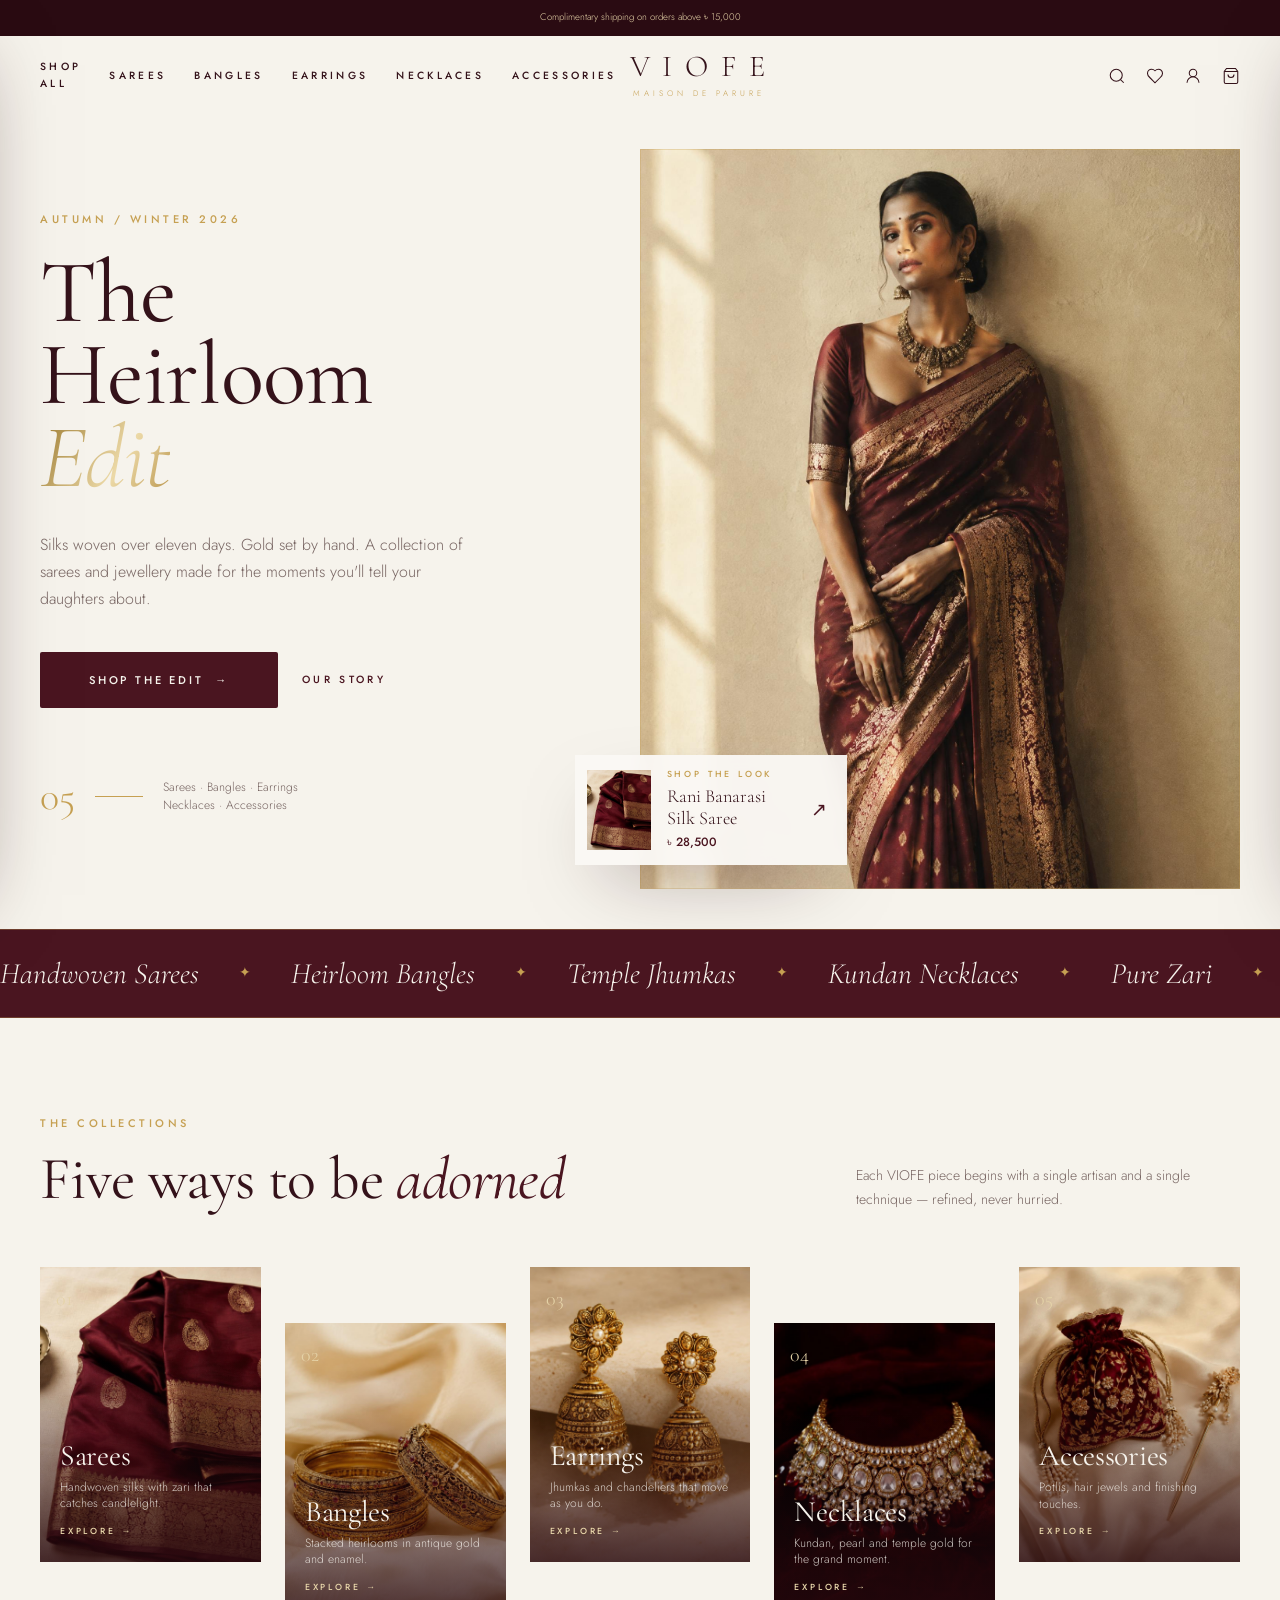
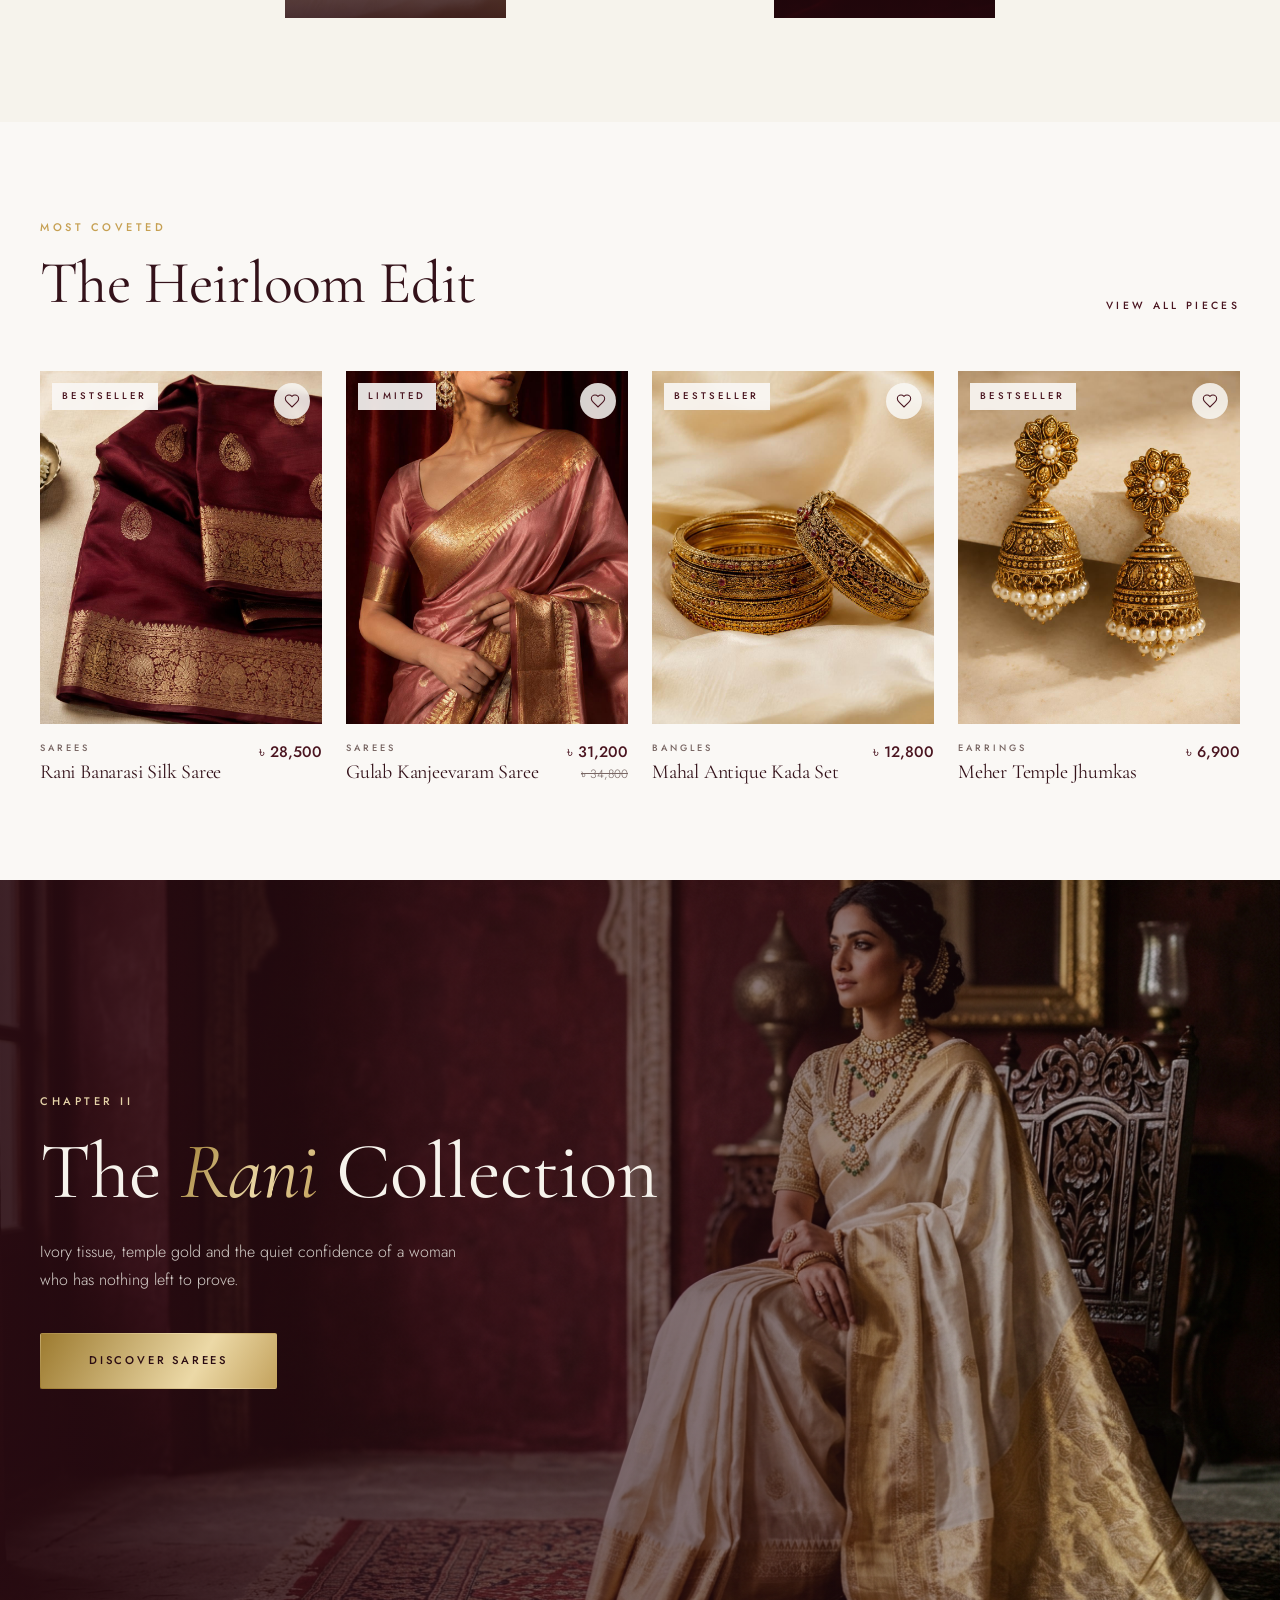
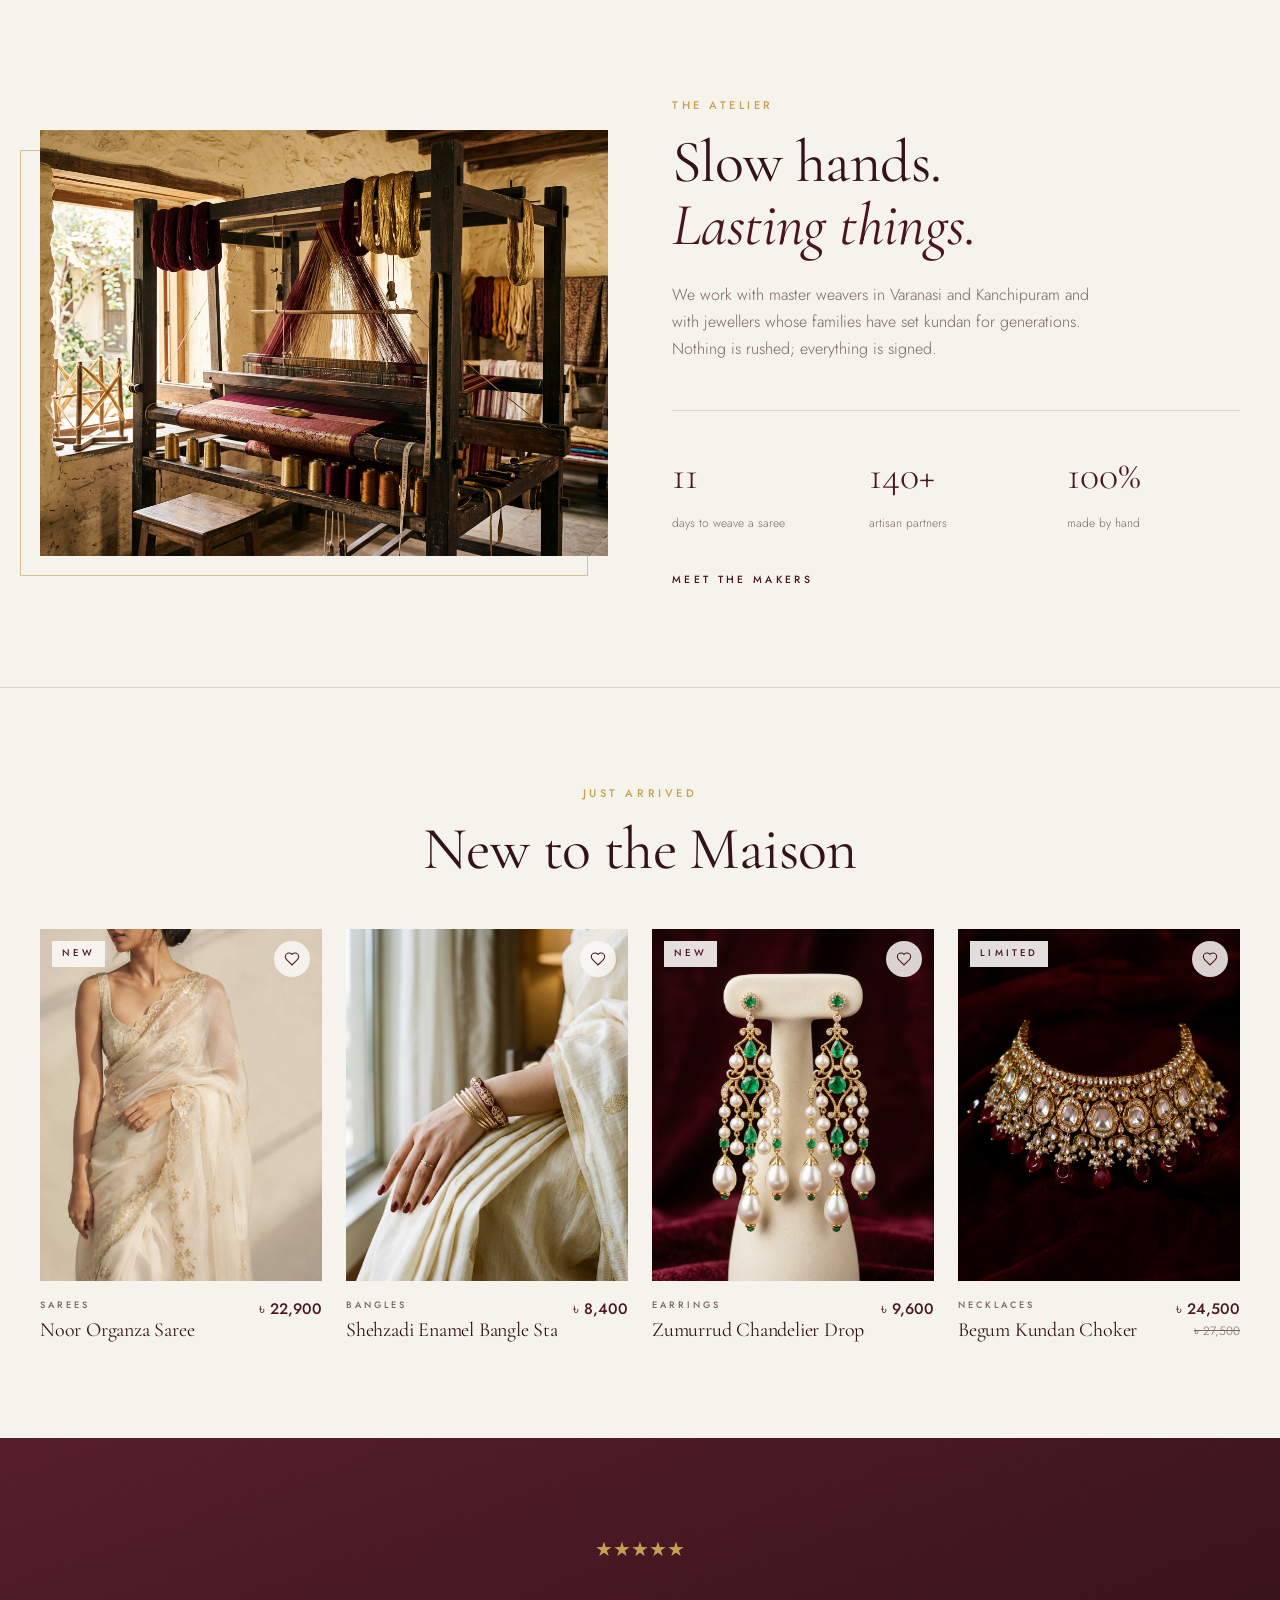
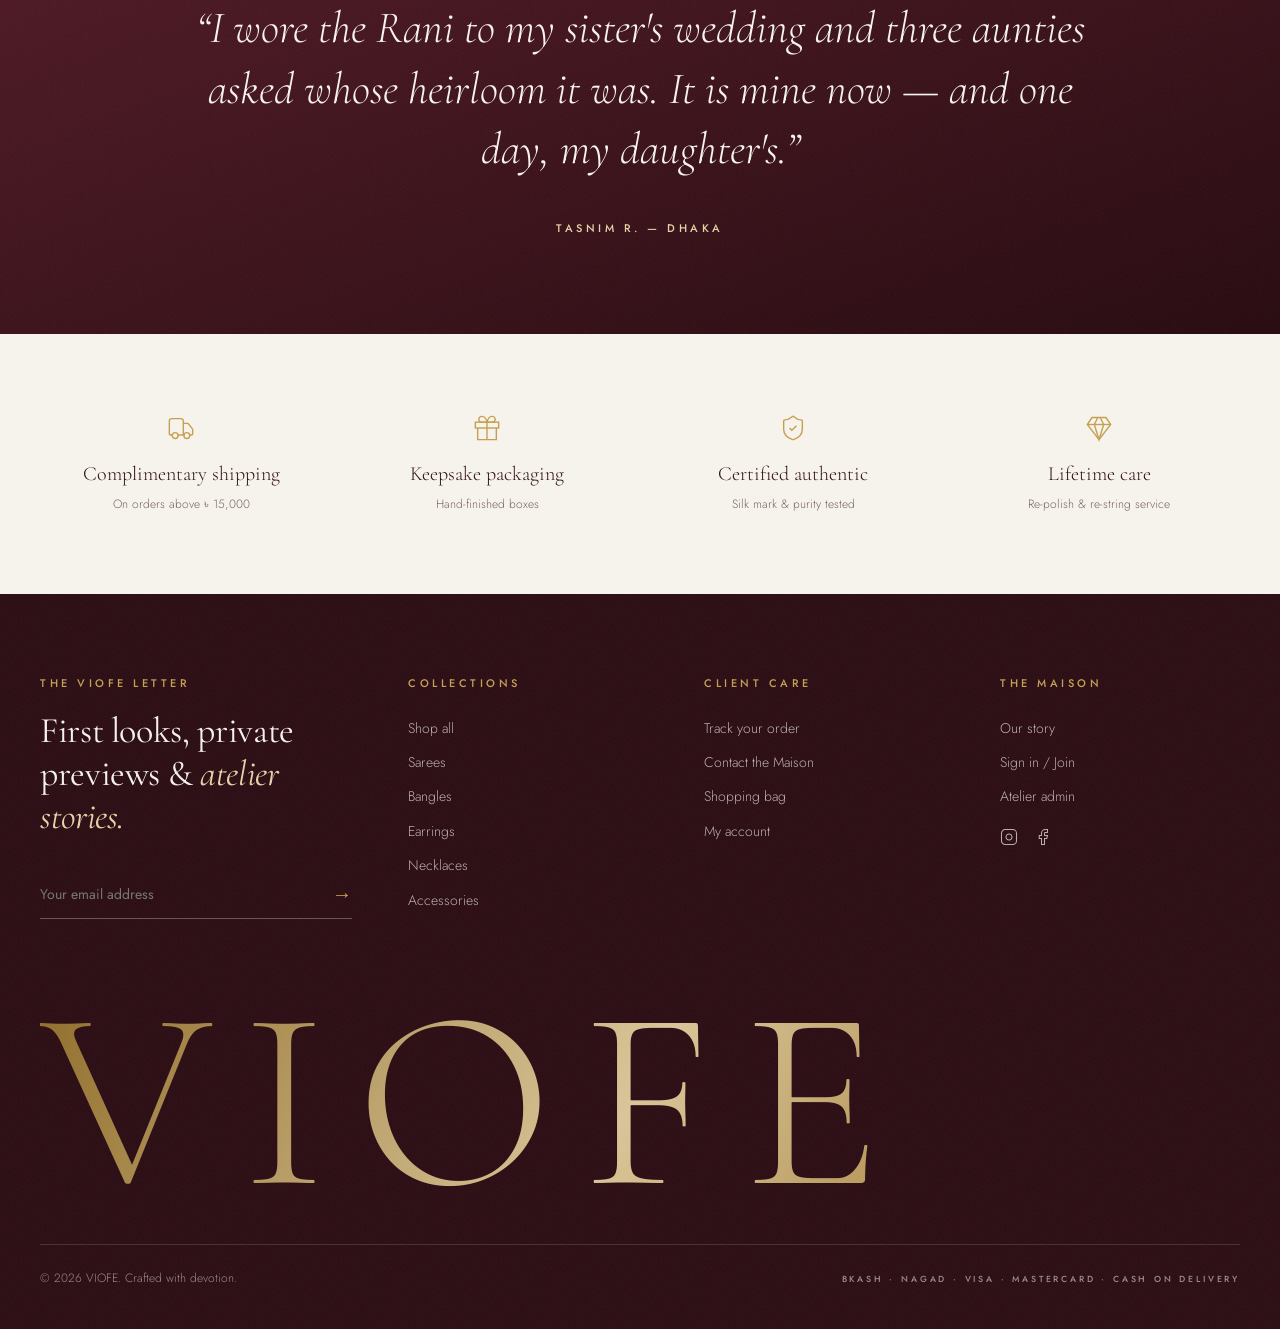
==== index.html @ 1270d6b5 "Initial commit: VIOFE pure HTML/CSS/JS luxury website" ====
<!DOCTYPE html>
<html lang="en">
<head>
  <meta charset="UTF-8" />
  <meta name="viewport" content="width=device-width, initial-scale=1.0" />
  <title>VIOFE — Handwoven Sarees &amp; Heirloom Jewellery</title>
  <meta name="description" content="Discover The Heirloom Edit: Banarasi and Kanjeevaram sarees, kundan necklaces, temple jhumkas and antique gold bangles from VIOFE." />
  <link rel="icon" href="favicon.ico" type="image/x-icon" />
  <link rel="stylesheet" href="css/style.css" />
</head>
<body>

  <!-- Announcement Bar -->
  <div class="announcement-bar">
    <div class="announcement-item active">Complimentary shipping on orders above ৳ 15,000</div>
    <div class="announcement-item">Every piece arrives in a hand-finished keepsake box</div>
    <div class="announcement-item">The Heirloom Edit — Autumn / Winter 2026 is here</div>
  </div>

  <!-- Header -->
  <header class="site-header">
    <div class="max-w-7xl px-5 site-header-inner">
      <div style="display: flex; align-items: center; gap: 1.75rem;">
        <button class="btn-mobile-menu" aria-label="Open menu">
          <svg viewBox="0 0 24 24" width="22" height="22" stroke="currentColor" stroke-width="1.4" fill="none"><path d="M4 6h16M4 12h16M4 18h16"/></svg>
        </button>
        <nav class="nav-links">
          <a href="shop.html" class="eyebrow link-underline" style="font-size: 0.65rem;">Shop all</a>
          <a href="shop.html?category=sarees" class="eyebrow link-underline" style="font-size: 0.65rem;">Sarees</a>
          <a href="shop.html?category=bangles" class="eyebrow link-underline" style="font-size: 0.65rem;">Bangles</a>
          <a href="shop.html?category=earrings" class="eyebrow link-underline" style="font-size: 0.65rem;">Earrings</a>
          <a href="shop.html?category=necklaces" class="eyebrow link-underline" style="font-size: 0.65rem;">Necklaces</a>
          <a href="shop.html?category=accessories" class="eyebrow link-underline" style="font-size: 0.65rem;">Accessories</a>
        </nav>
      </div>

      <a href="index.html" class="logo" aria-label="VIOFE home">
        <span class="logo-title">VIOFE</span>
        <span class="logo-subtitle">Maison de Parure</span>
      </a>

      <div class="header-actions">
        <nav style="display: none; align-items: center; gap: 1.75rem;" class="nav-desktop-secondary">
          <a href="about.html" class="eyebrow link-underline" style="font-size: 0.65rem;">Maison</a>
          <a href="contact.html" class="eyebrow link-underline" style="font-size: 0.65rem;">Contact</a>
        </nav>
        <a href="shop.html" aria-label="Search">
          <svg viewBox="0 0 24 24" width="18" height="18" stroke="currentColor" stroke-width="1.4" fill="none"><circle cx="11" cy="11" r="8"/><path d="m21 21-4.3-4.3"/></svg>
        </a>
        <a href="account.html" aria-label="Wishlist" style="position: relative;">
          <svg viewBox="0 0 24 24" width="18" height="18" stroke="currentColor" stroke-width="1.4" fill="none"><path d="M19 14c1.49-1.46 3-3.21 3-5.5A5.5 5.5 0 0 0 16.5 3c-1.76 0-3 .5-4.5 2-1.5-1.5-2.74-2-4.5-2A5.5 5.5 0 0 0 2 8.5c0 2.3 1.5 4.05 3 5.5l7 7Z"/></svg>
          <span class="wishlist-dot" style="display: none;"></span>
        </a>
        <a href="account.html" aria-label="Account">
          <svg viewBox="0 0 24 24" width="18" height="18" stroke="currentColor" stroke-width="1.4" fill="none"><circle cx="12" cy="8" r="5"/><path d="M20 21a8 8 0 0 0-16 0"/></svg>
        </a>
        <button type="button" class="open-cart-btn" aria-label="Shopping Bag" style="position: relative;">
          <svg viewBox="0 0 24 24" width="18" height="18" stroke="currentColor" stroke-width="1.4" fill="none"><path d="M6 2 3 6v14a2 2 0 0 0 2 2h14a2 2 0 0 0 2-2V6l-3-4Z"/><path d="M3 6h18"/><path d="M16 10a4 4 0 0 1-8 0"/></svg>
          <span class="cart-count-badge badge-count" style="transform: scale(0);">0</span>
        </button>
      </div>
    </div>
  </header>

  <!-- Mobile Drawer -->
  <div class="drawer-backdrop" id="mobile-menu-backdrop"></div>
  <aside class="drawer drawer-left" id="mobile-menu-drawer">
    <div class="drawer-header">
      <span class="drawer-title" style="letter-spacing: 0.35em;">VIOFE</span>
      <button class="drawer-close mobile-menu-close" aria-label="Close menu">✕</button>
    </div>
    <div class="drawer-body" style="padding: 0;">
      <nav style="display: flex; flex-direction: column;">
        <a href="shop.html" class="mobile-menu-close" style="border-bottom: 1px solid var(--border); padding: 1.25rem 1.5rem; font-family: var(--font-display); font-size: 1.85rem;">Shop all</a>
        <a href="shop.html?category=sarees" class="mobile-menu-close" style="display: flex; justify-content: space-between; align-items: baseline; border-bottom: 1px solid var(--border); padding: 1.25rem 1.5rem; font-family: var(--font-display); font-size: 1.85rem;">
          <span>Sarees</span> <span class="eyebrow text-gold" style="font-size: 0.6rem;">01</span>
        </a>
        <a href="shop.html?category=bangles" class="mobile-menu-close" style="display: flex; justify-content: space-between; align-items: baseline; border-bottom: 1px solid var(--border); padding: 1.25rem 1.5rem; font-family: var(--font-display); font-size: 1.85rem;">
          <span>Bangles</span> <span class="eyebrow text-gold" style="font-size: 0.6rem;">02</span>
        </a>
        <a href="shop.html?category=earrings" class="mobile-menu-close" style="display: flex; justify-content: space-between; align-items: baseline; border-bottom: 1px solid var(--border); padding: 1.25rem 1.5rem; font-family: var(--font-display); font-size: 1.85rem;">
          <span>Earrings</span> <span class="eyebrow text-gold" style="font-size: 0.6rem;">03</span>
        </a>
        <a href="shop.html?category=necklaces" class="mobile-menu-close" style="display: flex; justify-content: space-between; align-items: baseline; border-bottom: 1px solid var(--border); padding: 1.25rem 1.5rem; font-family: var(--font-display); font-size: 1.85rem;">
          <span>Necklaces</span> <span class="eyebrow text-gold" style="font-size: 0.6rem;">04</span>
        </a>
        <a href="shop.html?category=accessories" class="mobile-menu-close" style="display: flex; justify-content: space-between; align-items: baseline; border-bottom: 1px solid var(--border); padding: 1.25rem 1.5rem; font-family: var(--font-display); font-size: 1.85rem;">
          <span>Accessories</span> <span class="eyebrow text-gold" style="font-size: 0.6rem;">05</span>
        </a>
      </nav>
      <div style="margin-top: 2rem; display: grid; grid-template-columns: 1fr 1fr; gap: 1rem; border-top: 1px solid var(--border); padding: 1.5rem; font-size: 0.875rem;">
        <a href="about.html" class="mobile-menu-close" style="color: var(--muted-foreground);">Our Maison</a>
        <a href="contact.html" class="mobile-menu-close" style="color: var(--muted-foreground);">Contact</a>
        <a href="track-order.html" class="mobile-menu-close" style="color: var(--muted-foreground);">Track order</a>
        <a href="account.html" class="mobile-menu-close" style="color: var(--muted-foreground);">Account</a>
        <a href="login.html" class="mobile-menu-close" style="color: var(--muted-foreground);">Sign in</a>
        <a href="admin.html" class="mobile-menu-close" style="color: var(--muted-foreground);">Admin</a>
      </div>
    </div>
  </aside>

  <!-- Cart Drawer -->
  <div class="drawer-backdrop" id="cart-drawer-backdrop"></div>
  <aside class="drawer drawer-right" id="cart-drawer">
    <div class="drawer-header" style="flex-direction: column; align-items: flex-start; gap: 0.35rem;">
      <div style="display: flex; justify-content: space-between; align-items: center; width: 100%;">
        <span class="drawer-title">Your Bag</span>
        <button class="drawer-close close-cart-btn" aria-label="Close bag">✕</button>
      </div>
      <p id="cart-shipping-desc" style="font-size: 0.75rem; color: var(--muted-foreground);">
        Nothing here yet.
      </p>
      <div class="shipping-progress" style="width: 100%;">
        <div class="shipping-progress-bar" id="cart-shipping-bar" style="width: 0%;"></div>
      </div>
    </div>
    <div class="drawer-body" id="cart-drawer-content"></div>
    <div class="drawer-footer" id="cart-drawer-footer" style="display: none;">
      <div style="display: flex; justify-content: space-between; align-items: center; margin-bottom: 1.25rem;">
        <span class="eyebrow" style="color: var(--muted-foreground);">Subtotal</span>
        <span style="font-family: var(--font-display); font-size: 1.75rem; color: var(--primary);" id="cart-drawer-subtotal">৳ 0</span>
      </div>
      <div style="display: grid; grid-template-columns: 1fr 1fr; gap: 0.75rem;">
        <a href="cart.html" class="btn btn-outline-luxe btn-lg" onclick="window.closeCartDrawer()">View bag</a>
        <a href="checkout.html" class="btn btn-luxe btn-lg" onclick="window.closeCartDrawer()">Checkout</a>
      </div>
    </div>
  </aside>

  <main>
    <!-- HERO -->
    <section style="position: relative; overflow: hidden;">
      <div class="max-w-7xl px-5 hero-grid">
        <div class="hero-left">
          <p class="eyebrow text-gold animate-fade-up">Autumn / Winter 2026</p>
          <h1 class="animate-fade-up" style="margin-top: 1.5rem; font-size: clamp(3.2rem, 7vw, 6.4rem); line-height: 0.92; animation-delay: 120ms;">
            The <br />
            Heirloom <br />
            <em style="font-weight: 300;" class="text-gold-gradient">Edit</em>
          </h1>
          <p class="animate-fade-up text-muted-foreground" style="margin-top: 2rem; max-width: 28rem; font-size: 1rem; line-height: 1.7; animation-delay: 240ms;">
            Silks woven over eleven days. Gold set by hand. A collection of sarees and jewellery made for the
            moments you'll tell your daughters about.
          </p>
          <div class="animate-fade-up" style="margin-top: 2.5rem; display: flex; flex-wrap: wrap; align-items: center; gap: 1.5rem; animation-delay: 360ms;">
            <a href="shop.html" class="btn btn-luxe btn-xl">
              Shop the edit &nbsp;&rarr;
            </a>
            <a href="about.html" class="eyebrow link-underline text-primary" style="font-size: 0.65rem;">
              Our story
            </a>
          </div>

          <div class="hero-badges animate-fade-up" style="margin-top: 3.5rem; display: flex; align-items: center; gap: 1.25rem; animation-delay: 480ms;">
            <span style="font-family: var(--font-display); font-size: 2.5rem; color: var(--gold);">05</span>
            <span style="height: 1px; width: 3rem; background-color: var(--gold);"></span>
            <p style="font-size: 0.75rem; line-height: 1.5; color: var(--muted-foreground);">
              Sarees &middot; Bangles &middot; Earrings<br />
              Necklaces &middot; Accessories
            </p>
          </div>
        </div>

        <div class="hero-right">
          <div class="hero-image-wrap">
            <img
              src="assets/hero.jpg"
              alt="Model wearing the Rani Banarasi silk saree with temple gold jewellery"
              class="animate-ken-burns"
              style="width: 100%; height: 100%; object-fit: cover; object-position: top;"
            />
            <div style="position: absolute; inset: 0; border: 1px solid rgba(198, 160, 82, 0.3); pointer-events: none;"></div>
          </div>

          <a
            href="product.html?slug=rani-banarasi-silk-saree"
            class="shadow-lift animate-fade-up"
            style="position: absolute; bottom: 1.5rem; left: 1rem; display: flex; max-width: 17rem; align-items: center; gap: 1rem; background: rgba(250, 248, 245, 0.95); padding: 0.75rem 1.25rem 0.75rem 0.75rem; backdrop-filter: blur(8px); text-decoration: none; animation-delay: 700ms;"
          >
            <img src="assets/saree-maroon.jpg" alt="" style="width: 4rem; height: 5rem; object-fit: cover;" />
            <div>
              <p class="eyebrow text-gold" style="font-size: 0.55rem;">Shop the look</p>
              <p style="font-family: var(--font-display); font-size: 1.15rem; line-height: 1.2; margin-top: 0.25rem;">Rani Banarasi Silk Saree</p>
              <p style="font-size: 0.75rem; color: var(--primary); margin-top: 0.25rem; font-weight: 500;">&#2547; 28,500</p>
            </div>
            <span style="margin-left: auto; color: var(--primary); font-size: 1.2rem;">&nearr;</span>
          </a>
        </div>
      </div>
    </section>

    <!-- MARQUEE -->
    <section aria-hidden="true" style="overflow: hidden; border-block: 1px solid rgba(198, 160, 82, 0.3); background-color: var(--primary); padding: 1.25rem 0; color: var(--primary-foreground);">
      <div style="display: flex; width: max-content;" class="animate-marquee">
        <span style="display: flex; align-items: center; gap: 2.5rem; padding-right: 2.5rem; font-family: var(--font-display); font-size: 1.85rem; font-style: italic;">
          Handwoven Sarees <span class="text-gold" style="font-style: normal; font-size: 0.875rem;">✦</span>
          Heirloom Bangles <span class="text-gold" style="font-style: normal; font-size: 0.875rem;">✦</span>
          Temple Jhumkas <span class="text-gold" style="font-style: normal; font-size: 0.875rem;">✦</span>
          Kundan Necklaces <span class="text-gold" style="font-style: normal; font-size: 0.875rem;">✦</span>
          Pure Zari <span class="text-gold" style="font-style: normal; font-size: 0.875rem;">✦</span>
          Made to be passed down <span class="text-gold" style="font-style: normal; font-size: 0.875rem;">✦</span>
          Handwoven Sarees <span class="text-gold" style="font-style: normal; font-size: 0.875rem;">✦</span>
          Heirloom Bangles <span class="text-gold" style="font-style: normal; font-size: 0.875rem;">✦</span>
          Temple Jhumkas <span class="text-gold" style="font-style: normal; font-size: 0.875rem;">✦</span>
          Kundan Necklaces <span class="text-gold" style="font-style: normal; font-size: 0.875rem;">✦</span>
          Pure Zari <span class="text-gold" style="font-style: normal; font-size: 0.875rem;">✦</span>
          Made to be passed down <span class="text-gold" style="font-style: normal; font-size: 0.875rem;">✦</span>
        </span>
      </div>
    </section>

    <!-- CATEGORIES -->
    <section class="max-w-7xl px-5 py-24">
      <div class="reveal collections-header">
        <div>
          <p class="eyebrow text-gold">The Collections</p>
          <h2 style="font-size: clamp(2.5rem, 5vw, 3.75rem); margin-top: 1rem;">
            Five ways to be <em class="text-primary">adorned</em>
          </h2>
        </div>
        <p class="text-muted-foreground" style="max-width: 24rem; font-size: 0.875rem; line-height: 1.7;">
          Each VIOFE piece begins with a single artisan and a single technique — refined, never hurried.
        </p>
      </div>

      <div class="categories-grid" id="home-categories-grid">
        <div class="reveal" style="transition-delay: 0ms;">
          <a href="shop.html?category=sarees" class="group" style="position: relative; display: block; aspect-ratio: 3/4; overflow: hidden; background: var(--muted); text-decoration: none;">
            <img src="assets/saree-maroon.jpg" alt="Sarees" loading="lazy" style="width: 100%; height: 100%; object-fit: cover; transition: transform 1.6s var(--ease-luxe);" />
            <div class="bg-veil" style="position: absolute; inset: 0;"></div>
            <span style="position: absolute; left: 1rem; top: 1rem; font-family: var(--font-display); font-size: 1.25rem; color: var(--gold-soft);">01</span>
            <div style="position: absolute; inset-inline: 1.25rem; bottom: 1.25rem; color: var(--primary-foreground);">
              <h3 style="font-family: var(--font-display); font-size: 1.85rem;">Sarees</h3>
              <p style="font-size: 0.75rem; color: rgba(246, 243, 236, 0.8); margin-top: 0.5rem; line-height: 1.4;">Handwoven silks with zari that catches candlelight.</p>
              <span class="eyebrow text-gold-soft" style="font-size: 0.55rem; margin-top: 0.75rem; display: inline-flex; align-items: center; gap: 0.5rem;">Explore &rarr;</span>
            </div>
          </a>
        </div>
        <div class="reveal" style="transition-delay: 120ms;">
          <a href="shop.html?category=bangles" class="group" style="position: relative; display: block; aspect-ratio: 3/4; overflow: hidden; background: var(--muted); text-decoration: none;">
            <img src="assets/bangles-gold.jpg" alt="Bangles" loading="lazy" style="width: 100%; height: 100%; object-fit: cover; transition: transform 1.6s var(--ease-luxe);" />
            <div class="bg-veil" style="position: absolute; inset: 0;"></div>
            <span style="position: absolute; left: 1rem; top: 1rem; font-family: var(--font-display); font-size: 1.25rem; color: var(--gold-soft);">02</span>
            <div style="position: absolute; inset-inline: 1.25rem; bottom: 1.25rem; color: var(--primary-foreground);">
              <h3 style="font-family: var(--font-display); font-size: 1.85rem;">Bangles</h3>
              <p style="font-size: 0.75rem; color: rgba(246, 243, 236, 0.8); margin-top: 0.5rem; line-height: 1.4;">Stacked heirlooms in antique gold and enamel.</p>
              <span class="eyebrow text-gold-soft" style="font-size: 0.55rem; margin-top: 0.75rem; display: inline-flex; align-items: center; gap: 0.5rem;">Explore &rarr;</span>
            </div>
          </a>
        </div>
        <div class="reveal" style="transition-delay: 240ms;">
          <a href="shop.html?category=earrings" class="group" style="position: relative; display: block; aspect-ratio: 3/4; overflow: hidden; background: var(--muted); text-decoration: none;">
            <img src="assets/earrings-jhumka.jpg" alt="Earrings" loading="lazy" style="width: 100%; height: 100%; object-fit: cover; transition: transform 1.6s var(--ease-luxe);" />
            <div class="bg-veil" style="position: absolute; inset: 0;"></div>
            <span style="position: absolute; left: 1rem; top: 1rem; font-family: var(--font-display); font-size: 1.25rem; color: var(--gold-soft);">03</span>
            <div style="position: absolute; inset-inline: 1.25rem; bottom: 1.25rem; color: var(--primary-foreground);">
              <h3 style="font-family: var(--font-display); font-size: 1.85rem;">Earrings</h3>
              <p style="font-size: 0.75rem; color: rgba(246, 243, 236, 0.8); margin-top: 0.5rem; line-height: 1.4;">Jhumkas and chandeliers that move as you do.</p>
              <span class="eyebrow text-gold-soft" style="font-size: 0.55rem; margin-top: 0.75rem; display: inline-flex; align-items: center; gap: 0.5rem;">Explore &rarr;</span>
            </div>
          </a>
        </div>
        <div class="reveal" style="transition-delay: 360ms;">
          <a href="shop.html?category=necklaces" class="group" style="position: relative; display: block; aspect-ratio: 3/4; overflow: hidden; background: var(--muted); text-decoration: none;">
            <img src="assets/necklace-kundan.jpg" alt="Necklaces" loading="lazy" style="width: 100%; height: 100%; object-fit: cover; transition: transform 1.6s var(--ease-luxe);" />
            <div class="bg-veil" style="position: absolute; inset: 0;"></div>
            <span style="position: absolute; left: 1rem; top: 1rem; font-family: var(--font-display); font-size: 1.25rem; color: var(--gold-soft);">04</span>
            <div style="position: absolute; inset-inline: 1.25rem; bottom: 1.25rem; color: var(--primary-foreground);">
              <h3 style="font-family: var(--font-display); font-size: 1.85rem;">Necklaces</h3>
              <p style="font-size: 0.75rem; color: rgba(246, 243, 236, 0.8); margin-top: 0.5rem; line-height: 1.4;">Kundan, pearl and temple gold for the grand moment.</p>
              <span class="eyebrow text-gold-soft" style="font-size: 0.55rem; margin-top: 0.75rem; display: inline-flex; align-items: center; gap: 0.5rem;">Explore &rarr;</span>
            </div>
          </a>
        </div>
        <div class="reveal" style="transition-delay: 480ms;">
          <a href="shop.html?category=accessories" class="group" style="position: relative; display: block; aspect-ratio: 3/4; overflow: hidden; background: var(--muted); text-decoration: none;">
            <img src="assets/accessories-potli.jpg" alt="Accessories" loading="lazy" style="width: 100%; height: 100%; object-fit: cover; transition: transform 1.6s var(--ease-luxe);" />
            <div class="bg-veil" style="position: absolute; inset: 0;"></div>
            <span style="position: absolute; left: 1rem; top: 1rem; font-family: var(--font-display); font-size: 1.25rem; color: var(--gold-soft);">05</span>
            <div style="position: absolute; inset-inline: 1.25rem; bottom: 1.25rem; color: var(--primary-foreground);">
              <h3 style="font-family: var(--font-display); font-size: 1.85rem;">Accessories</h3>
              <p style="font-size: 0.75rem; color: rgba(246, 243, 236, 0.8); margin-top: 0.5rem; line-height: 1.4;">Potlis, hair jewels and finishing touches.</p>
              <span class="eyebrow text-gold-soft" style="font-size: 0.55rem; margin-top: 0.75rem; display: inline-flex; align-items: center; gap: 0.5rem;">Explore &rarr;</span>
            </div>
          </a>
        </div>
      </div>
    </section>

    <!-- FEATURED -->
    <section class="bg-ivory py-24">
      <div class="max-w-7xl px-5">
        <div class="reveal" style="margin-bottom: 3.5rem; display: flex; align-items: flex-end; justify-content: space-between; gap: 1.5rem;">
          <div>
            <p class="eyebrow text-gold">Most coveted</p>
            <h2 style="font-size: clamp(2.5rem, 5vw, 3.75rem); margin-top: 1rem;">The Heirloom Edit</h2>
          </div>
          <a href="shop.html" class="eyebrow link-underline text-primary" style="font-size: 0.65rem;">
            View all pieces
          </a>
        </div>
        <div class="featured-grid" id="home-featured-grid">
          <!-- Rendered dynamically -->
        </div>
      </div>
    </section>

    <!-- EDITORIAL BANNER -->
    <section style="position: relative; overflow: hidden;">
      <img
        src="assets/editorial.jpg"
        alt="Model in ivory tissue silk saree with kundan jewellery"
        loading="lazy"
        style="position: absolute; inset: 0; z-index: -10; width: 100%; height: 100%; object-fit: cover; object-position: 70% center;"
      />
      <div style="position: absolute; inset: 0; z-index: -5; background: linear-gradient(to right, rgba(42, 11, 18, 0.9) 0%, rgba(42, 11, 18, 0.55) 60%, transparent 100%);"></div>
      <div class="max-w-7xl px-5 py-24" style="min-height: 80vh; display: flex; align-items: center;">
        <div class="reveal" style="max-w-lg; color: var(--primary-foreground);">
          <p class="eyebrow text-gold-soft">Chapter II</p>
          <h2 style="font-size: clamp(3.2rem, 7vw, 5rem); margin-top: 1.25rem;">
            The <em class="text-gold-gradient">Rani</em> Collection
          </h2>
          <p style="margin-top: 1.5rem; font-size: 1rem; line-height: 1.7; color: rgba(246, 243, 236, 0.85); max-width: 28rem;">
            Ivory tissue, temple gold and the quiet confidence of a woman who has nothing left to prove.
          </p>
          <a href="shop.html?category=sarees" class="btn btn-gold btn-xl" style="margin-top: 2.5rem;">
            Discover sarees
          </a>
        </div>
      </div>
    </section>

    <!-- ATELIER / CRAFT -->
    <section class="max-w-7xl px-5 py-24">
      <div style="display: grid; gap: 4rem; align-items: center;" class="lg:grid-cols-2">
        <div class="reveal" style="position: relative;">
          <div style="position: absolute; bottom: -1.25rem; left: -1.25rem; width: 100%; height: 100%; border: 1px solid rgba(198, 160, 82, 0.6);"></div>
          <img
            src="assets/atelier.jpg"
            alt="A handloom with maroon and gold silk threads in the VIOFE atelier"
            loading="lazy"
            style="position: relative; aspect-ratio: 4/3; width: 100%; object-fit: cover;"
          />
        </div>
        <div class="reveal" style="transition-delay: 150ms;">
          <p class="eyebrow text-gold">The Atelier</p>
          <h2 style="font-size: clamp(2.5rem, 5vw, 3.75rem); line-height: 1.05; margin-top: 1rem;">
            Slow hands. <br />
            <em class="text-primary">Lasting things.</em>
          </h2>
          <p class="text-muted-foreground" style="margin-top: 1.5rem; max-width: 28rem; line-height: 1.7;">
            We work with master weavers in Varanasi and Kanchipuram and with jewellers whose families have set kundan
            for generations. Nothing is rushed; everything is signed.
          </p>
          <dl style="margin-top: 3rem; display: grid; grid-template-columns: repeat(3, 1fr); gap: 1.5rem; border-top: 1px solid var(--border); padding-top: 2rem;">
            <div>
              <dt style="font-family: var(--font-display); font-size: 2.5rem; color: var(--primary);">11</dt>
              <dd style="font-size: 0.75rem; color: var(--muted-foreground); margin-top: 0.5rem; line-height: 1.4;">days to weave a saree</dd>
            </div>
            <div>
              <dt style="font-family: var(--font-display); font-size: 2.5rem; color: var(--primary);">140+</dt>
              <dd style="font-size: 0.75rem; color: var(--muted-foreground); margin-top: 0.5rem; line-height: 1.4;">artisan partners</dd>
            </div>
            <div>
              <dt style="font-family: var(--font-display); font-size: 2.5rem; color: var(--primary);">100%</dt>
              <dd style="font-size: 0.75rem; color: var(--muted-foreground); margin-top: 0.5rem; line-height: 1.4;">made by hand</dd>
            </div>
          </dl>
          <a href="about.html" class="eyebrow link-underline text-primary" style="margin-top: 2.5rem; display: inline-block; font-size: 0.65rem;">
            Meet the makers
          </a>
        </div>
      </div>
    </section>

    <!-- NEW ARRIVALS -->
    <section style="border-top: 1px solid var(--border);" class="py-24">
      <div class="max-w-7xl px-5">
        <div class="reveal" style="text-align: center; margin-bottom: 3rem;">
          <p class="eyebrow text-gold">Just arrived</p>
          <h2 style="font-size: clamp(2.5rem, 5vw, 3.75rem); margin-top: 1rem;">New to the Maison</h2>
        </div>
        <div class="arrivals-grid" id="home-arrivals-grid">
          <!-- Rendered dynamically -->
        </div>
      </div>
    </section>

    <!-- TESTIMONIAL -->
    <section class="bg-maroon-gradient grain" style="position: relative; overflow: hidden; padding: 6rem 1.25rem; color: var(--primary-foreground); text-align: center;">
      <div class="reveal max-w-4xl" style="margin-left: auto; margin-right: auto; position: relative;">
        <div style="display: flex; justify-content: center; gap: 0.35rem; color: var(--gold); font-size: 1.25rem;">
          ★★★★★
        </div>
        <blockquote style="font-family: var(--font-display); font-size: clamp(1.75rem, 3.5vw, 3rem); font-weight: 300; font-style: italic; line-height: 1.35; margin-top: 2rem;">
          “I wore the Rani to my sister's wedding and three aunties asked whose heirloom it was. It is mine now — and
          one day, my daughter's.”
        </blockquote>
        <p class="eyebrow text-gold-soft" style="margin-top: 2.5rem;">Tasnim R. — Dhaka</p>
      </div>
    </section>

    <!-- PROMISES -->
    <section class="max-w-7xl px-5 py-16 promises-grid">
      <div class="reveal" style="display: flex; flex-direction: column; align-items: center; text-align: center; padding: 1rem;">
        <svg viewBox="0 0 24 24" width="28" height="28" stroke="var(--gold)" stroke-width="1.2" fill="none"><path d="M14 18V6a2 2 0 0 0-2-2H4a2 2 0 0 0-2 2v11a1 1 0 0 0 1 1h2"/><path d="M15 18H9"/><path d="M19 18h2a1 1 0 0 0 1-1v-3.65a1 1 0 0 0-.22-.62l-3.48-4.35A1 1 0 0 0 17.52 8H14"/><circle cx="17" cy="18.5" r="2.5"/><circle cx="7" cy="18.5" r="2.5"/></svg>
        <p style="font-family: var(--font-display); font-size: 1.25rem; margin-top: 1rem;">Complimentary shipping</p>
        <p style="font-size: 0.75rem; color: var(--muted-foreground); margin-top: 0.25rem;">On orders above ৳ 15,000</p>
      </div>
      <div class="reveal" style="display: flex; flex-direction: column; align-items: center; text-align: center; padding: 1rem; transition-delay: 80ms;">
        <svg viewBox="0 0 24 24" width="28" height="28" stroke="var(--gold)" stroke-width="1.2" fill="none"><polyline points="20 12 20 22 4 22 4 12"/><rect width="20" height="5" x="2" y="7"/><line x1="12" x2="12" y1="22" y2="7"/><path d="M12 7H7.5a2.5 2.5 0 0 1 0-5C11 2 12 7 12 7z"/><path d="M12 7h4.5a2.5 2.5 0 0 0 0-5C13 2 12 7 12 7z"/></svg>
        <p style="font-family: var(--font-display); font-size: 1.25rem; margin-top: 1rem;">Keepsake packaging</p>
        <p style="font-size: 0.75rem; color: var(--muted-foreground); margin-top: 0.25rem;">Hand-finished boxes</p>
      </div>
      <div class="reveal" style="display: flex; flex-direction: column; align-items: center; text-align: center; padding: 1rem; transition-delay: 160ms;">
        <svg viewBox="0 0 24 24" width="28" height="28" stroke="var(--gold)" stroke-width="1.2" fill="none"><path d="M20 13c0 5-3.5 7.5-7.66 8.95a1 1 0 0 1-.67-.01C7.5 20.5 4 18 4 13V6a1 1 0 0 1 1-1c2 0 4.5-1.2 6.24-2.72a1.17 1.17 0 0 1 1.52 0C14.51 3.81 17 5 19 5a1 1 0 0 1 1 1z"/><path d="m9 12 2 2 4-4"/></svg>
        <p style="font-family: var(--font-display); font-size: 1.25rem; margin-top: 1rem;">Certified authentic</p>
        <p style="font-size: 0.75rem; color: var(--muted-foreground); margin-top: 0.25rem;">Silk mark &amp; purity tested</p>
      </div>
      <div class="reveal" style="display: flex; flex-direction: column; align-items: center; text-align: center; padding: 1rem; transition-delay: 240ms;">
        <svg viewBox="0 0 24 24" width="28" height="28" stroke="var(--gold)" stroke-width="1.2" fill="none"><path d="M6 3h12l4 6-10 13L2 9Z"/><path d="M11 3 8 9l4 13 4-13-3-6"/><path d="M2 9h20"/></svg>
        <p style="font-family: var(--font-display); font-size: 1.25rem; margin-top: 1rem;">Lifetime care</p>
        <p style="font-size: 0.75rem; color: var(--muted-foreground); margin-top: 0.25rem;">Re-polish &amp; re-string service</p>
      </div>
    </section>
  </main>

  <!-- Footer -->
  <footer class="site-footer grain">
    <div class="max-w-7xl px-5">
      <div class="footer-grid">
        <div>
          <p class="eyebrow text-gold">The VIOFE Letter</p>
          <h3 style="font-size: 2.25rem; margin-top: 1rem; line-height: 1.2;">
            First looks, private previews &amp; <em class="text-gold-soft">atelier stories.</em>
          </h3>
          <form id="footer-newsletter-form" style="margin-top: 2rem; display: flex; align-items: center; border-bottom: 1px solid rgba(246, 243, 236, 0.3); max-width: 24rem;">
            <input
              type="email"
              placeholder="Your email address"
              aria-label="Email address"
              required
              style="height: 3rem; flex: 1; background: transparent; border: none; font-size: 0.875rem; color: white; outline: none;"
            />
            <button type="submit" aria-label="Subscribe" style="background: none; border: none; color: var(--gold); cursor: pointer; font-size: 1.25rem;">
              →
            </button>
          </form>
        </div>

        <div>
          <p class="eyebrow text-gold">Collections</p>
          <ul style="list-style: none; margin-top: 1.5rem; display: flex; flex-direction: column; gap: 0.75rem; font-size: 0.875rem;">
            <li><a href="shop.html" class="link-underline" style="color: rgba(246, 243, 236, 0.7);">Shop all</a></li>
            <li><a href="shop.html?category=sarees" class="link-underline" style="color: rgba(246, 243, 236, 0.7);">Sarees</a></li>
            <li><a href="shop.html?category=bangles" class="link-underline" style="color: rgba(246, 243, 236, 0.7);">Bangles</a></li>
            <li><a href="shop.html?category=earrings" class="link-underline" style="color: rgba(246, 243, 236, 0.7);">Earrings</a></li>
            <li><a href="shop.html?category=necklaces" class="link-underline" style="color: rgba(246, 243, 236, 0.7);">Necklaces</a></li>
            <li><a href="shop.html?category=accessories" class="link-underline" style="color: rgba(246, 243, 236, 0.7);">Accessories</a></li>
          </ul>
        </div>

        <div>
          <p class="eyebrow text-gold">Client care</p>
          <ul style="list-style: none; margin-top: 1.5rem; display: flex; flex-direction: column; gap: 0.75rem; font-size: 0.875rem;">
            <li><a href="track-order.html" class="link-underline" style="color: rgba(246, 243, 236, 0.7);">Track your order</a></li>
            <li><a href="contact.html" class="link-underline" style="color: rgba(246, 243, 236, 0.7);">Contact the Maison</a></li>
            <li><a href="cart.html" class="link-underline" style="color: rgba(246, 243, 236, 0.7);">Shopping bag</a></li>
            <li><a href="account.html" class="link-underline" style="color: rgba(246, 243, 236, 0.7);">My account</a></li>
          </ul>
        </div>

        <div>
          <p class="eyebrow text-gold">The Maison</p>
          <ul style="list-style: none; margin-top: 1.5rem; display: flex; flex-direction: column; gap: 0.75rem; font-size: 0.875rem;">
            <li><a href="about.html" class="link-underline" style="color: rgba(246, 243, 236, 0.7);">Our story</a></li>
            <li><a href="login.html" class="link-underline" style="color: rgba(246, 243, 236, 0.7);">Sign in / Join</a></li>
            <li><a href="admin.html" class="link-underline" style="color: rgba(246, 243, 236, 0.7);">Atelier admin</a></li>
            <li style="display: flex; gap: 1rem; padding-top: 0.5rem;">
              <a href="https://instagram.com" target="_blank" rel="noreferrer" aria-label="Instagram" style="color: rgba(246, 243, 236, 0.7);">
                <svg viewBox="0 0 24 24" width="18" height="18" stroke="currentColor" stroke-width="1.4" fill="none"><rect width="20" height="20" x="2" y="2" rx="5" ry="5"/><path d="M16 11.37A4 4 0 1 1 12.63 8 4 4 0 0 1 16 11.37z"/><line x1="17.5" x2="17.51" y1="6.5" y2="6.5"/></svg>
              </a>
              <a href="https://facebook.com" target="_blank" rel="noreferrer" aria-label="Facebook" style="color: rgba(246, 243, 236, 0.7);">
                <svg viewBox="0 0 24 24" width="18" height="18" stroke="currentColor" stroke-width="1.4" fill="none"><path d="M18 2h-3a5 5 0 0 0-5 5v3H7v4h3v8h4v-8h3l1-4h-4V7a1 1 0 0 1 1-1h3z"/></svg>
              </a>
            </li>
          </ul>
        </div>
      </div>

      <p aria-hidden="true" class="footer-giant-title text-gold-gradient">
        VIOFE
      </p>

      <div style="margin-top: 2.5rem; display: flex; flex-direction: column; justify-content: space-between; align-items: center; gap: 1rem; border-top: 1px solid rgba(246, 243, 236, 0.15); padding-top: 1.5rem; font-size: 0.75rem; color: rgba(246, 243, 236, 0.55);" class="md:flex-row">
        <p>© 2026 VIOFE. Crafted with devotion.</p>
        <p class="eyebrow" style="font-size: 0.55rem;">bKash · Nagad · Visa · Mastercard · Cash on delivery</p>
      </div>
    </div>
  </footer>

  <script src="js/viofe.js"></script>
  <script>
    (function () {
      const V = window.VIOFE;
      if (!V) return;

      const featured = V.products.filter(p => p.badge === 'Bestseller' || p.badge === 'Limited').slice(0, 4);
      const featuredGrid = document.getElementById('home-featured-grid');
      if (featuredGrid) {
        featuredGrid.innerHTML = featured.map((p, i) => `
          <div class="reveal" style="transition-delay: ${i * 100}ms;">
            ${V.renderProductCard(p, i < 2)}
          </div>
        `).join('');
      }

      const arrivals = V.products.filter(p => !featured.includes(p)).slice(0, 4);
      const arrivalsGrid = document.getElementById('home-arrivals-grid');
      if (arrivalsGrid) {
        arrivalsGrid.innerHTML = arrivals.map((p, i) => `
          <div class="reveal" style="transition-delay: ${i * 100}ms;">
            ${V.renderProductCard(p)}
          </div>
        `).join('');
      }

      V.bindCardEvents();
    })();
  </script>
</body>
</html>
---- css/style.css ----
/* ==========================================================================
   VIOFE Design System — Deep Maroon, Warm Cream & Metallic Gold
   ========================================================================== */

@import url('https://fonts.googleapis.com/css2?family=Cormorant+Garamond:ital,wght@0,300;0,400;0,500;0,600;1,300;1,400;1,500&family=Jost:wght@300;400;500;600&display=swap');

:root {
  --radius: 2px;
  --cream: #F6F3EC;
  --ivory: #FAF8F5;
  --background: #F6F3EC;
  --foreground: #34121A;
  --card: #FAF8F5;
  --card-foreground: #34121A;
  --popover: #FAF8F5;
  --popover-foreground: #34121A;

  --primary: #4A1520;
  --primary-deep: #2A0B12;
  --primary-foreground: #F6F3EC;

  --secondary: #EAE4D8;
  --secondary-foreground: #4A1520;
  --muted: #ECE7DC;
  --muted-foreground: #786663;
  --accent: #E8D9C2;
  --accent-foreground: #34121A;

  --gold: #C6A052;
  --gold-soft: #E5D3A8;
  --gold-foreground: #2A0B12;

  --success: #2E7D32;
  --destructive: #B71C1C;
  --destructive-foreground: #FAF8F5;
  --border: #DDD5C7;
  --input: #D5CCBE;
  --ring: #C6A052;

  --sidebar: #2A0B12;
  --sidebar-foreground: #ECE7DC;
  --sidebar-primary: #C6A052;
  --sidebar-primary-foreground: #2A0B12;
  --sidebar-accent: #3D141D;
  --sidebar-accent-foreground: #F6F3EC;
  --sidebar-border: rgba(255, 255, 255, 0.1);

  --gradient-gold: linear-gradient(120deg, #9D7B30 0%, #ECD9A7 35%, #B48E42 60%, #FAECC7 85%, #9D7B30 100%);
  --gradient-maroon: linear-gradient(160deg, #531A26 0%, #26080E 100%);
  --gradient-veil: linear-gradient(180deg, rgba(38, 8, 14, 0) 30%, rgba(38, 8, 14, 0.82) 100%);
  --shadow-soft: 0 24px 60px -30px rgba(42, 11, 18, 0.35);
  --shadow-lift: 0 30px 80px -35px rgba(42, 11, 18, 0.55);
  --ease-luxe: cubic-bezier(0.22, 1, 0.36, 1);

  --font-display: "Cormorant Garamond", Georgia, serif;
  --font-sans: "Jost", -apple-system, BlinkMacSystemFont, "Segoe UI", Roboto, sans-serif;
}

/* Base Reset & Typography */
*, *::before, *::after {
  box-sizing: border-box;
  margin: 0;
  padding: 0;
  border-color: var(--border);
}

html {
  scroll-behavior: smooth;
  font-size: 16px;
}

body {
  background-color: var(--background);
  color: var(--foreground);
  font-family: var(--font-sans);
  font-weight: 300;
  line-height: 1.6;
  -webkit-font-smoothing: antialiased;
  text-rendering: optimizeLegibility;
  min-height: 100vh;
  display: flex;
  flex-direction: column;
}

main {
  flex: 1;
}

h1, h2, h3, h4, h5, h6, .font-display {
  font-family: var(--font-display);
  font-weight: 400;
  letter-spacing: -0.01em;
  line-height: 1.05;
}

p {
  line-height: 1.65;
}

a {
  color: inherit;
  text-decoration: none;
  transition: color 0.3s var(--ease-luxe);
}

img {
  max-width: 100%;
  height: auto;
  display: block;
}

button, input, select, textarea {
  font-family: inherit;
  font-size: inherit;
}

::selection {
  background: var(--gold-soft);
  color: var(--primary-deep);
}

/* Container & Layout */
.max-w-7xl {
  max-width: 80rem;
  margin-left: auto;
  margin-right: auto;
}

.max-w-6xl { max-width: 72rem; margin-left: auto; margin-right: auto; }
.max-w-5xl { max-width: 64rem; margin-left: auto; margin-right: auto; }
.max-w-4xl { max-width: 56rem; margin-left: auto; margin-right: auto; }
.max-w-3xl { max-width: 48rem; margin-left: auto; margin-right: auto; }
.max-w-2xl { max-width: 42rem; margin-left: auto; margin-right: auto; }
.max-w-xl  { max-width: 36rem; margin-left: auto; margin-right: auto; }
.max-w-md  { max-width: 28rem; }
.max-w-sm  { max-width: 24rem; }

.px-5 { padding-left: 1.25rem; padding-right: 1.25rem; }
.py-12 { padding-top: 3rem; padding-bottom: 3rem; }
.py-16 { padding-top: 4rem; padding-bottom: 4rem; }
.py-20 { padding-top: 5rem; padding-bottom: 5rem; }
.py-24 { padding-top: 6rem; padding-bottom: 6rem; }
.py-32 { padding-top: 8rem; padding-bottom: 8rem; }

@media (min-width: 768px) {
  .px-5 { padding-left: 2.5rem; padding-right: 2.5rem; }
}

/* Utilities */
.eyebrow {
  font-family: var(--font-sans);
  font-size: 0.6875rem;
  font-weight: 500;
  letter-spacing: 0.32em;
  text-transform: uppercase;
}

.text-gold { color: var(--gold); }
.text-gold-soft { color: var(--gold-soft); }
.text-primary { color: var(--primary); }
.text-muted { color: var(--muted-foreground); }
.text-muted-foreground { color: var(--muted-foreground); }
.text-success { color: var(--success); }
.text-destructive { color: var(--destructive); }
.bg-ivory { background-color: var(--ivory); }
.bg-cream { background-color: var(--cream); }
.bg-primary { background-color: var(--primary); color: var(--primary-foreground); }
.bg-primary-deep { background-color: var(--primary-deep); color: var(--primary-foreground); }

.text-gold-gradient {
  background-image: var(--gradient-gold);
  background-size: 200% auto;
  -webkit-background-clip: text;
  background-clip: text;
  color: transparent;
  display: inline-block;
  animation: shimmer 8s linear infinite;
}

.bg-gold-gradient {
  background-image: var(--gradient-gold);
  background-size: 200% auto;
}

.bg-maroon-gradient {
  background-image: var(--gradient-maroon);
}

.bg-veil {
  background-image: var(--gradient-veil);
}

.shadow-soft {
  box-shadow: var(--shadow-soft);
}

.shadow-lift {
  box-shadow: var(--shadow-lift);
}

.ease-luxe {
  transition-timing-function: var(--ease-luxe);
}

.link-underline {
  position: relative;
  display: inline-block;
}
.link-underline::after {
  content: "";
  position: absolute;
  left: 0;
  bottom: -3px;
  height: 1px;
  width: 100%;
  background: currentColor;
  transform: scaleX(0);
  transform-origin: right;
  transition: transform 0.6s var(--ease-luxe);
}
.link-underline:hover::after,
.link-underline.active::after {
  transform: scaleX(1);
  transform-origin: left;
}

.gold-rule {
  height: 1px;
  background: linear-gradient(90deg, transparent, var(--gold), transparent);
}

.grain {
  position: relative;
}
.grain::before {
  content: "";
  position: absolute;
  inset: 0;
  pointer-events: none;
  opacity: 0.06;
  background-image: url("data:image/svg+xml;utf8,<svg xmlns='http://www.w3.org/2000/svg' width='160' height='160'><filter id='n'><feTurbulence type='fractalNoise' baseFrequency='0.85' numOctaves='3'/></filter><rect width='100%' height='100%' filter='url(%23n)'/></svg>");
}

/* Animations */
@keyframes fade-up {
  from { opacity: 0; transform: translateY(32px); }
  to { opacity: 1; transform: translateY(0); }
}
@keyframes fade-in {
  from { opacity: 0; }
  to { opacity: 1; }
}
@keyframes ken-burns {
  from { transform: scale(1.12); }
  to { transform: scale(1); }
}
@keyframes marquee {
  from { transform: translateX(0); }
  to { transform: translateX(-50%); }
}
@keyframes line-grow {
  from { transform: scaleX(0); }
  to { transform: scaleX(1); }
}
@keyframes shimmer {
  to { background-position: 200% center; }
}

.animate-fade-up {
  animation: fade-up 0.9s var(--ease-luxe) both;
}
.animate-ken-burns {
  animation: ken-burns 18s ease-out both;
}
.animate-marquee {
  animation: marquee 38s linear infinite;
}

.reveal {
  opacity: 0;
  transform: translateY(28px);
  transition: opacity 1s var(--ease-luxe), transform 1.1s var(--ease-luxe);
}
.reveal[data-visible="true"] {
  opacity: 1;
  transform: none;
}

/* Buttons */
.btn {
  display: inline-flex;
  align-items: center;
  justify-content: center;
  gap: 0.5rem;
  white-space: nowrap;
  border-radius: var(--radius);
  font-weight: 500;
  cursor: pointer;
  transition: all 0.5s var(--ease-luxe);
  border: 1px solid transparent;
  text-decoration: none;
  font-family: var(--font-sans);
}
.btn svg {
  width: 1rem;
  height: 1rem;
  flex-shrink: 0;
}

.btn-luxe {
  background-color: var(--primary);
  color: var(--primary-foreground);
  text-transform: uppercase;
  letter-spacing: 0.25em;
  font-size: 0.7rem;
}
.btn-luxe:hover {
  background-color: var(--primary-deep);
  letter-spacing: 0.3em;
}

.btn-gold {
  background-image: var(--gradient-gold);
  background-size: 200% auto;
  color: var(--gold-foreground);
  text-transform: uppercase;
  letter-spacing: 0.25em;
  font-size: 0.7rem;
  box-shadow: var(--shadow-soft);
}
.btn-gold:hover {
  background-position: 100% center;
}

.btn-outline-luxe {
  border-color: var(--primary);
  color: var(--primary);
  background: transparent;
  text-transform: uppercase;
  letter-spacing: 0.25em;
  font-size: 0.7rem;
}
.btn-outline-luxe:hover {
  background-color: var(--primary);
  color: var(--primary-foreground);
}

.btn-outline-cream {
  border-color: rgba(246, 243, 236, 0.6);
  color: var(--primary-foreground);
  background: transparent;
  text-transform: uppercase;
  letter-spacing: 0.25em;
  font-size: 0.7rem;
}
.btn-outline-cream:hover {
  background-color: var(--primary-foreground);
  color: var(--primary);
}

.btn-sm { height: 2rem; padding: 0 0.75rem; font-size: 0.75rem; }
.btn-default { height: 2.5rem; padding: 0 1.25rem; font-size: 0.875rem; }
.btn-lg { height: 3.25rem; padding: 0 2.5rem; }
.btn-xl { height: 3.5rem; padding: 0 3rem; }
.btn-icon { width: 2.5rem; height: 2.5rem; padding: 0; border-radius: 9999px; }

/* Top Announcement Bar */
.announcement-bar {
  position: relative;
  height: 2.25rem;
  background-color: var(--primary-deep);
  color: var(--primary-foreground);
  overflow: hidden;
}
.announcement-item {
  position: absolute;
  inset: 0;
  display: flex;
  align-items: center;
  justify-content: center;
  font-size: 0.6rem;
  color: var(--gold-soft);
  text-align: center;
  padding: 0 1rem;
  transition: all 0.7s var(--ease-luxe);
  opacity: 0;
  transform: translateY(12px);
  pointer-events: none;
}
.announcement-item.active {
  opacity: 1;
  transform: translateY(0);
  pointer-events: auto;
}

/* Site Header */
.site-header {
  position: sticky;
  top: 0;
  z-index: 40;
  background-color: var(--background);
  border-bottom: 1px solid transparent;
  transition: all 0.5s var(--ease-luxe);
}
.site-header.scrolled {
  border-bottom-color: var(--border);
  background-color: rgba(246, 243, 236, 0.92);
  backdrop-filter: blur(12px);
  -webkit-backdrop-filter: blur(12px);
}
.site-header-inner {
  height: 5rem;
  display: grid;
  grid-template-columns: 1fr auto 1fr;
  align-items: center;
  transition: height 0.5s var(--ease-luxe);
}
.site-header.scrolled .site-header-inner {
  height: 4rem;
}

.logo {
  display: inline-flex;
  flex-direction: column;
  align-items: center;
  text-decoration: none;
}
.logo-title {
  font-family: var(--font-display);
  font-size: 1.9rem;
  line-height: 1;
  letter-spacing: 0.42em;
  padding-left: 0.42em;
  color: var(--foreground);
  transition: letter-spacing 0.7s var(--ease-luxe);
}
.logo:hover .logo-title {
  letter-spacing: 0.5em;
}
.logo-subtitle {
  margin-top: 0.25rem;
  font-size: 0.5rem;
  text-transform: uppercase;
  letter-spacing: 0.5em;
  padding-left: 0.5em;
  color: var(--gold);
}

.nav-links {
  display: none;
  align-items: center;
  gap: 1.25rem;
}
@media (min-width: 1024px) {
  .nav-links { display: flex; }
}
@media (min-width: 1280px) {
  .nav-links { gap: 1.75rem; }
}

.header-actions {
  display: flex;
  align-items: center;
  justify-content: flex-end;
  gap: 1.25rem;
}
.header-actions a, .header-actions button {
  background: none;
  border: none;
  color: inherit;
  cursor: pointer;
  display: inline-flex;
  align-items: center;
  position: relative;
  transition: color 0.3s;
}
.header-actions a:hover, .header-actions button:hover {
  color: var(--gold);
}
.badge-count {
  position: absolute;
  top: -0.5rem;
  right: -0.5rem;
  background-color: var(--primary);
  color: var(--primary-foreground);
  font-size: 0.55rem;
  font-weight: 500;
  height: 1rem;
  min-width: 1rem;
  border-radius: 9999px;
  display: grid;
  place-items: center;
  padding: 0 0.25rem;
  transition: transform 0.4s var(--ease-luxe);
}
.wishlist-dot {
  position: absolute;
  top: -0.25rem;
  right: -0.25rem;
  width: 0.5rem;
  height: 0.5rem;
  background-color: var(--gold);
  border-radius: 9999px;
}

/* Mobile Menu Button */
.btn-mobile-menu {
  background: none;
  border: none;
  cursor: pointer;
  display: flex;
  align-items: center;
  color: inherit;
}
@media (min-width: 1024px) {
  .btn-mobile-menu { display: none; }
}

/* Offcanvas Drawers (Mobile Menu & Cart Drawer) */
.drawer-backdrop {
  position: fixed;
  inset: 0;
  background: rgba(42, 11, 18, 0.45);
  backdrop-filter: blur(4px);
  z-index: 100;
  opacity: 0;
  pointer-events: none;
  transition: opacity 0.5s var(--ease-luxe);
}
.drawer-backdrop.open {
  opacity: 1;
  pointer-events: auto;
}

.drawer {
  position: fixed;
  top: 0;
  bottom: 0;
  z-index: 101;
  background-color: var(--ivory);
  width: 100%;
  max-width: 26rem;
  display: flex;
  flex-direction: column;
  transition: transform 0.5s var(--ease-luxe);
  box-shadow: var(--shadow-lift);
}
.drawer-left {
  left: 0;
  transform: translateX(-100%);
}
.drawer-right {
  right: 0;
  transform: translateX(100%);
}
.drawer.open {
  transform: translateX(0);
}

.drawer-header {
  padding: 1.5rem;
  border-bottom: 1px solid var(--border);
  display: flex;
  align-items: center;
  justify-content: space-between;
}
.drawer-title {
  font-family: var(--font-display);
  font-size: 1.75rem;
}
.drawer-close {
  background: none;
  border: none;
  cursor: pointer;
  color: var(--muted-foreground);
  transition: color 0.3s;
}
.drawer-close:hover {
  color: var(--primary);
}

.drawer-body {
  flex: 1;
  overflow-y: auto;
  padding: 1.5rem;
}
.drawer-footer {
  padding: 1.5rem;
  border-top: 1px solid var(--border);
  background-color: var(--background);
}

/* Progress bar inside cart */
.shipping-progress {
  height: 2px;
  background-color: var(--border);
  margin-top: 0.75rem;
  position: relative;
  overflow: hidden;
}
.shipping-progress-bar {
  height: 100%;
  background-color: var(--gold);
  transition: width 0.6s var(--ease-luxe);
}

/* Quantity Stepper */
.qty-stepper {
  display: inline-flex;
  align-items: center;
  height: 2.5rem;
  border: 1px solid var(--input);
  background: transparent;
}
.qty-stepper button {
  width: 2.5rem;
  height: 100%;
  background: none;
  border: none;
  display: grid;
  place-items: center;
  cursor: pointer;
  color: var(--muted-foreground);
  transition: color 0.3s;
}
.qty-stepper button:hover {
  color: var(--primary);
}
.qty-stepper span {
  width: 2rem;
  text-align: center;
  font-size: 0.875rem;
  font-variant-numeric: tabular-nums;
}

/* Product Card */
.product-card {
  position: relative;
}
.product-card-img-wrap {
  position: relative;
  aspect-ratio: 4 / 5;
  overflow: hidden;
  background-color: var(--muted);
}
.product-card-img {
  position: absolute;
  inset: 0;
  width: 100%;
  height: 100%;
  object-fit: cover;
  transition: transform 1.4s var(--ease-luxe);
}
.product-card-img-alt {
  position: absolute;
  inset: 0;
  width: 100%;
  height: 100%;
  object-fit: cover;
  opacity: 0;
  transition: opacity 0.7s var(--ease-luxe), transform 1.4s var(--ease-luxe);
}
.product-card:hover .product-card-img {
  transform: scale(1.06);
}
.product-card:hover .product-card-img-alt {
  opacity: 1;
  transform: scale(1.06);
}

.product-badge {
  position: absolute;
  top: 0.75rem;
  left: 0.75rem;
  background: rgba(250, 248, 245, 0.9);
  padding: 0.35rem 0.65rem;
  font-size: 0.6rem;
  color: var(--primary);
  backdrop-filter: blur(4px);
  pointer-events: none;
}

.product-wishlist-btn {
  position: absolute;
  top: 0.75rem;
  right: 0.75rem;
  width: 2.25rem;
  height: 2.25rem;
  border-radius: 9999px;
  background: rgba(250, 248, 245, 0.85);
  border: none;
  display: grid;
  place-items: center;
  color: var(--primary);
  cursor: pointer;
  backdrop-filter: blur(4px);
  transition: all 0.4s;
}
.product-wishlist-btn:hover {
  background: var(--ivory);
}
.product-wishlist-btn.active svg {
  fill: var(--primary);
  transform: scale(1.1);
}

.product-add-btn {
  position: absolute;
  inset-inline: 0.75rem;
  bottom: 0.75rem;
  height: 2.75rem;
  background-color: var(--primary);
  color: var(--primary-foreground);
  border: none;
  display: flex;
  align-items: center;
  justify-content: center;
  gap: 0.5rem;
  font-size: 0.62rem;
  cursor: pointer;
  transition: all 0.5s var(--ease-luxe);
}
@media (min-width: 768px) {
  .product-add-btn {
    transform: translateY(12px);
    opacity: 0;
  }
  .product-card:hover .product-add-btn {
    transform: translateY(0);
    opacity: 1;
  }
}

.product-info {
  margin-top: 1rem;
  display: flex;
  align-items: flex-start;
  justify-content: space-between;
  gap: 1rem;
}
.product-title {
  font-family: var(--font-display);
  font-size: 1.25rem;
  line-height: 1.2;
  margin-top: 0.35rem;
  white-space: nowrap;
  overflow: hidden;
  text-overflow: ellipsis;
}
.product-price {
  font-weight: 500;
  color: var(--primary);
  font-size: 0.95rem;
}
.product-compare-at {
  font-size: 0.75rem;
  color: var(--muted-foreground);
  text-decoration: line-through;
}

/* Floating Input Field */
.field-group {
  position: relative;
  display: block;
}
.field-input {
  width: 100%;
  border: 0;
  border-bottom: 1px solid var(--input);
  background: transparent;
  padding: 1.5rem 0 0.5rem 0;
  font-size: 0.875rem;
  color: var(--foreground);
  outline: none;
  transition: border-color 0.4s var(--ease-luxe);
}
.field-input:focus {
  border-bottom-color: var(--gold);
}
.field-input.has-error {
  border-bottom-color: var(--destructive);
}
.field-label {
  position: absolute;
  left: 0;
  top: 0.25rem;
  font-size: 0.55rem;
  color: var(--muted-foreground);
  pointer-events: none;
  transition: all 0.3s var(--ease-luxe);
}
.field-input:placeholder-shown + .field-label {
  top: 1.5rem;
  font-size: 0.75rem;
}
.field-input:focus + .field-label {
  top: 0.25rem;
  font-size: 0.55rem;
  color: var(--gold);
}
.field-error {
  margin-top: 0.25rem;
  font-size: 0.75rem;
  color: var(--destructive);
}

/* Accordion */
.accordion-item {
  border-bottom: 1px solid var(--border);
}
.accordion-trigger {
  width: 100%;
  padding: 1rem 0;
  background: none;
  border: none;
  display: flex;
  align-items: center;
  justify-content: space-between;
  text-align: left;
  cursor: pointer;
  font-size: 0.7rem;
}
.accordion-trigger svg {
  transition: transform 0.4s var(--ease-luxe);
}
.accordion-item.open .accordion-trigger svg {
  transform: rotate(180deg);
}
.accordion-content {
  max-height: 0;
  overflow: hidden;
  transition: max-height 0.5s var(--ease-luxe);
}
.accordion-item.open .accordion-content {
  max-height: 25rem;
}
.accordion-body {
  padding-bottom: 1.25rem;
  font-size: 0.875rem;
  color: var(--muted-foreground);
}

/* Toast System */
.toast-container {
  position: fixed;
  bottom: 2rem;
  left: 50%;
  transform: translateX(-50%);
  z-index: 200;
  display: flex;
  flex-direction: column;
  gap: 0.5rem;
  pointer-events: none;
}
.toast-item {
  background-color: var(--primary-deep);
  color: var(--primary-foreground);
  padding: 0.85rem 1.5rem;
  border: 1px solid var(--gold);
  border-radius: var(--radius);
  box-shadow: var(--shadow-lift);
  opacity: 0;
  transform: translateY(20px);
  transition: all 0.4s var(--ease-luxe);
  pointer-events: auto;
  text-align: center;
  min-width: 18rem;
}
.toast-item.visible {
  opacity: 1;
  transform: translateY(0);
}
.toast-title {
  font-family: var(--font-display);
  font-size: 1.15rem;
  color: var(--gold-soft);
}
.toast-desc {
  font-size: 0.75rem;
  color: var(--primary-foreground);
  opacity: 0.85;
  margin-top: 0.2rem;
}

/* Footer */
.site-footer {
  background-color: var(--primary-deep);
  color: var(--primary-foreground);
  position: relative;
  overflow: hidden;
  padding-top: 5rem;
  padding-bottom: 2.5rem;
}
.footer-grid {
  display: grid;
  gap: 3.5rem;
}
@media (min-width: 1024px) {
  .footer-grid {
    grid-template-columns: 1.3fr 1fr 1fr 1fr;
  }
}
.footer-giant-title {
  pointer-events: none;
  user-select: none;
  text-align: center;
  font-family: var(--font-display);
  font-size: 20vw;
  line-height: 0.8;
  letter-spacing: 0.12em;
  margin-top: 5rem;
  opacity: 0.9;
}

/* Tables */
.table-wrap {
  overflow-x: auto;
  background: var(--card);
  border: 1px solid var(--border);
}
table {
  width: 100%;
  border-collapse: collapse;
  text-align: left;
  font-size: 0.875rem;
}
th, td {
  padding: 1rem 1.5rem;
  border-bottom: 1px solid var(--border);
}
th {
  font-size: 0.55rem;
  color: var(--muted-foreground);
  font-weight: 500;
}
tr:hover td {
  background-color: var(--ivory);
}

/* Switch Component */
.switch {
  position: relative;
  display: inline-block;
  width: 2.75rem;
  height: 1.5rem;
}
.switch input {
  opacity: 0;
  width: 0;
  height: 0;
}
.slider {
  position: absolute;
  cursor: pointer;
  inset: 0;
  background-color: var(--input);
  transition: 0.4s var(--ease-luxe);
  border-radius: 9999px;
}
.slider::before {
  position: absolute;
  content: "";
  height: 1.15rem;
  width: 1.15rem;
  left: 0.175rem;
  bottom: 0.175rem;
  background-color: white;
  transition: 0.4s var(--ease-luxe);
  border-radius: 50%;
}
.switch input:checked + .slider {
  background-color: var(--primary);
}
.switch input:checked + .slider::before {
  transform: translateX(1.25rem);
}

/* Responsive Grid & Page Layout Systems */
.grid { display: grid; }
.grid-cols-1 { grid-template-columns: repeat(1, minmax(0, 1fr)); }
.grid-cols-2 { grid-template-columns: repeat(2, minmax(0, 1fr)); }
.grid-cols-3 { grid-template-columns: repeat(3, minmax(0, 1fr)); }
.grid-cols-4 { grid-template-columns: repeat(4, minmax(0, 1fr)); }
.grid-cols-5 { grid-template-columns: repeat(5, minmax(0, 1fr)); }

.gap-2 { gap: 0.5rem; }
.gap-3 { gap: 0.75rem; }
.gap-4 { gap: 1rem; }
.gap-6 { gap: 1.5rem; }
.gap-8 { gap: 2rem; }
.gap-10 { gap: 2.5rem; }
.gap-12 { gap: 3rem; }
.gap-14 { gap: 3.5rem; }
.gap-16 { gap: 4rem; }

/* Dedicated Hero Grid */
.hero-grid {
  display: grid;
  gap: 2.5rem;
  padding-top: 2rem;
  padding-bottom: 4rem;
  align-items: center;
}
.hero-left {
  order: 2;
  position: relative;
  z-index: 10;
}
.hero-right {
  order: 1;
  position: relative;
}
.hero-image-wrap {
  position: relative;
  aspect-ratio: 4 / 5;
  width: 100%;
  overflow: hidden;
}

@media (min-width: 1024px) {
  .hero-grid {
    grid-template-columns: 5fr 7fr;
    min-height: min(calc(100vh - 7.25rem), 58rem);
    gap: 2rem;
    padding-bottom: 2.5rem;
  }
  .hero-left {
    order: 1;
    padding-right: 2rem;
  }
  .hero-right {
    order: 2;
  }
  .hero-image-wrap {
    max-height: calc(100vh - 10rem);
    width: 88%;
    margin-left: auto;
  }
}

/* Dedicated Collections Grid */
.categories-grid {
  display: grid;
  grid-template-columns: repeat(2, minmax(0, 1fr));
  gap: 1rem;
}
@media (max-width: 767px) {
  .categories-grid > *:last-child {
    grid-column: span 2;
  }
  .categories-grid > *:last-child a {
    aspect-ratio: 16 / 10 !important;
  }
}
@media (min-width: 768px) {
  .categories-grid {
    grid-template-columns: repeat(3, minmax(0, 1fr));
    gap: 1.5rem;
  }
}
@media (min-width: 1024px) {
  .categories-grid {
    grid-template-columns: repeat(5, minmax(0, 1fr));
    padding-bottom: 4rem;
  }
  .categories-grid > *:nth-child(2),
  .categories-grid > *:nth-child(4) {
    transform: translateY(3.5rem);
  }
}

/* Dedicated Product Grids */
.featured-grid, .arrivals-grid, .shop-grid {
  display: grid;
  grid-template-columns: repeat(2, minmax(0, 1fr));
  gap: 1rem;
}
@media (min-width: 768px) {
  .featured-grid, .arrivals-grid, .shop-grid {
    gap: 1.5rem;
  }
}
@media (min-width: 1024px) {
  .featured-grid, .arrivals-grid {
    grid-template-columns: repeat(4, minmax(0, 1fr));
  }
  .shop-grid {
    grid-template-columns: repeat(3, minmax(0, 1fr));
  }
}

/* Product Detail Page Layout */
.product-layout-grid {
  display: grid;
  gap: 2.5rem;
}
@media (min-width: 1024px) {
  .product-layout-grid {
    grid-template-columns: 7fr 5fr;
    gap: 3.5rem;
  }
}
.product-gallery-strip {
  display: grid;
  gap: 1rem;
}
@media (min-width: 768px) {
  .product-gallery-strip {
    grid-template-columns: 5rem 1fr;
  }
  .product-gallery-strip .thumb-strip {
    order: 1;
  }
  .product-gallery-strip .main-preview {
    order: 2;
  }
}

/* Cart & Checkout Layout */
.cart-layout-grid, .checkout-layout-grid {
  display: grid;
  gap: 3rem;
}
@media (min-width: 1024px) {
  .cart-layout-grid {
    grid-template-columns: 1fr 24rem;
  }
  .checkout-layout-grid {
    grid-template-columns: 1fr 26rem;
  }
}

/* Collections Header & Promises Grid */
.collections-header {
  margin-bottom: 3.5rem;
  display: flex;
  flex-direction: column;
  justify-content: space-between;
  gap: 1.5rem;
}
@media (min-width: 768px) {
  .collections-header {
    flex-direction: row;
    align-items: flex-end;
  }
}

.promises-grid {
  display: grid;
  grid-template-columns: repeat(2, minmax(0, 1fr));
  gap: 1.5rem;
}
@media (min-width: 768px) {
  .promises-grid {
    grid-template-columns: repeat(4, minmax(0, 1fr));
  }
}

.filter-bar-inner {
  display: flex;
  flex-direction: column;
  gap: 0.75rem;
  padding-top: 0.75rem;
  padding-bottom: 0.75rem;
}

/* Responsive Helper Aliases */
@media (min-width: 768px) {
  .md\:grid-cols-2, .md-grid-cols-2 { grid-template-columns: repeat(2, minmax(0, 1fr)); }
  .md\:grid-cols-3, .md-grid-cols-3 { grid-template-columns: repeat(3, minmax(0, 1fr)); }
  .md\:grid-cols-4, .md-grid-cols-4 { grid-template-columns: repeat(4, minmax(0, 1fr)); }
  .md\:flex-row { flex-direction: row !important; }
}
@media (min-width: 1024px) {
  .lg\:grid-cols-2, .lg-grid-cols-2 { grid-template-columns: repeat(2, minmax(0, 1fr)); }
  .lg\:grid-cols-3, .lg-grid-cols-3 { grid-template-columns: repeat(3, minmax(0, 1fr)); }
  .lg\:grid-cols-4, .lg-grid-cols-4 { grid-template-columns: repeat(4, minmax(0, 1fr)); }
  .lg\:grid-cols-5, .lg-grid-cols-5 { grid-template-columns: repeat(5, minmax(0, 1fr)); }
  .lg\:grid-cols-12, .lg-grid-cols-12 { grid-template-columns: repeat(12, minmax(0, 1fr)); }
  .lg\:block { display: block !important; }
  .lg\:hidden { display: none !important; }
}

/* Reduced motion preference */
@media (prefers-reduced-motion: reduce) {
  *, *::before, *::after {
    animation-duration: 0.01ms !important;
    transition-duration: 0.01ms !important;
  }
  .reveal {
    opacity: 1 !important;
    transform: none !important;
  }
}
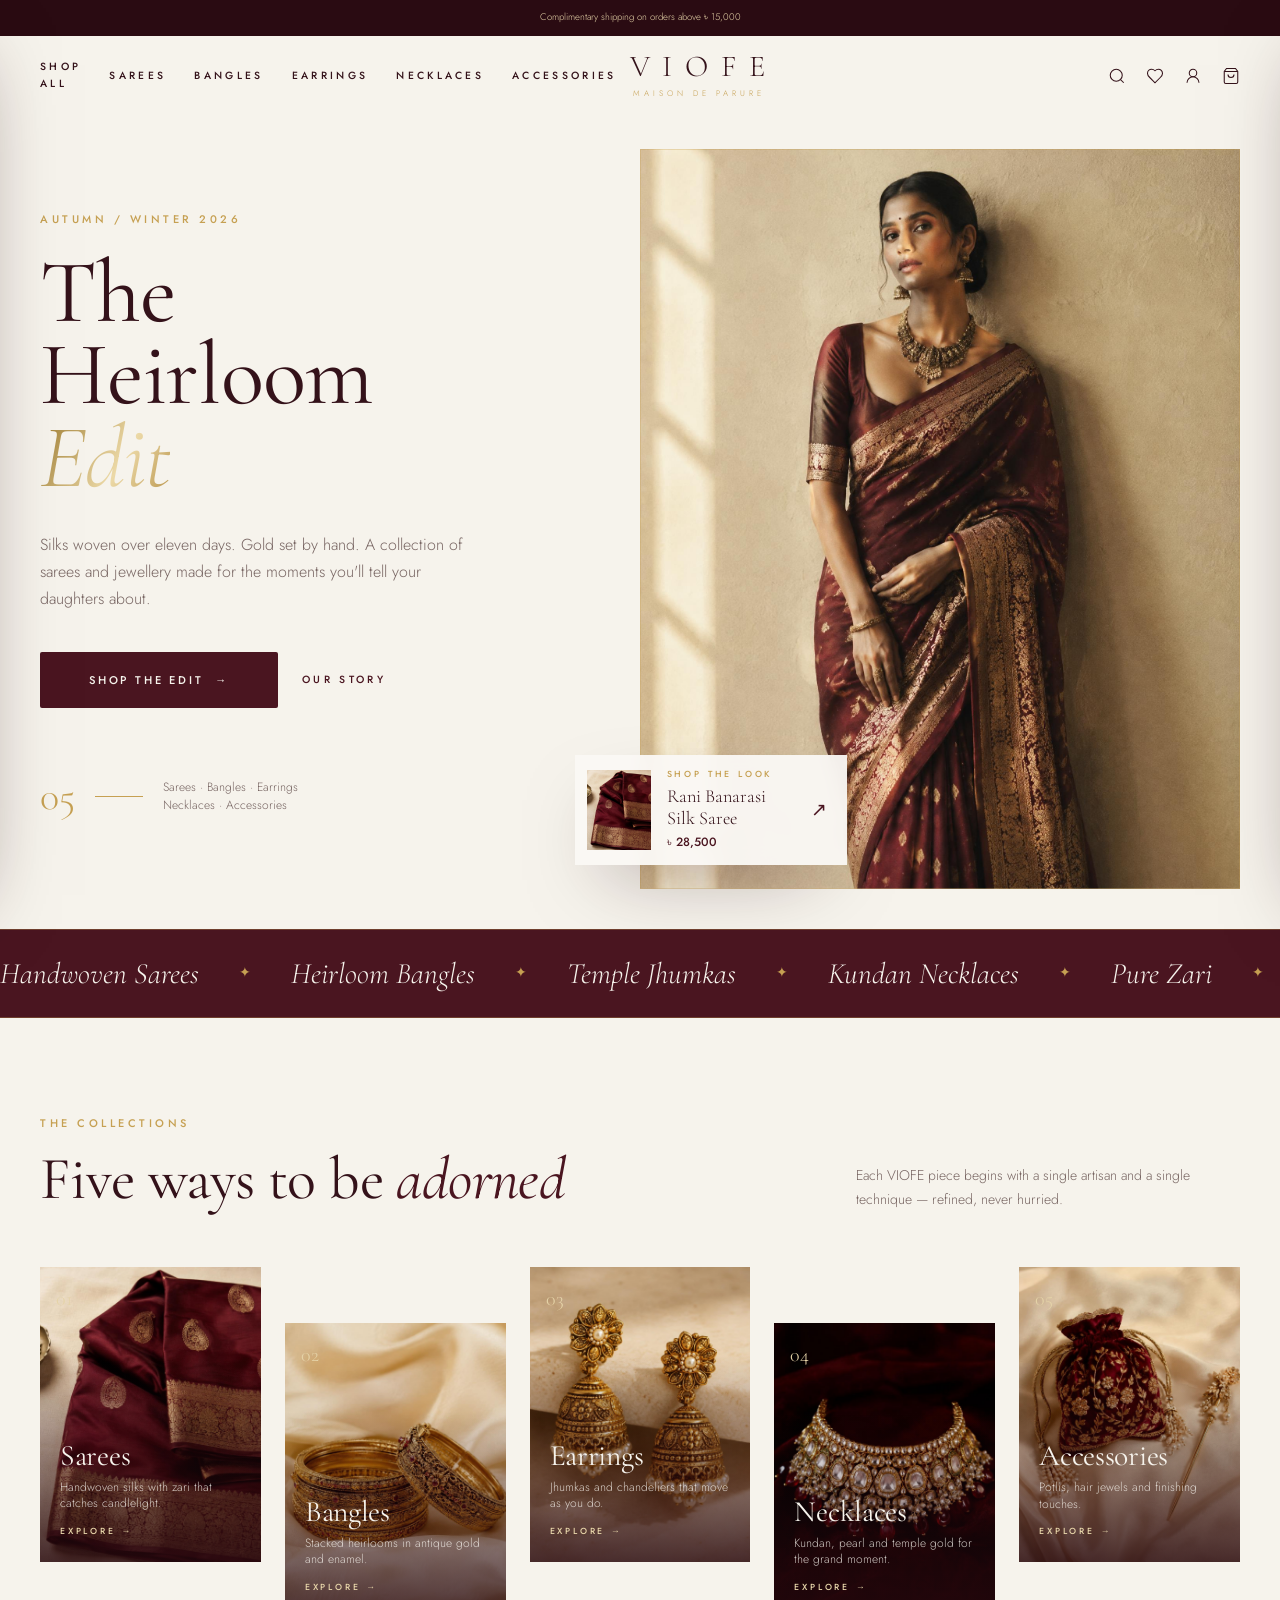
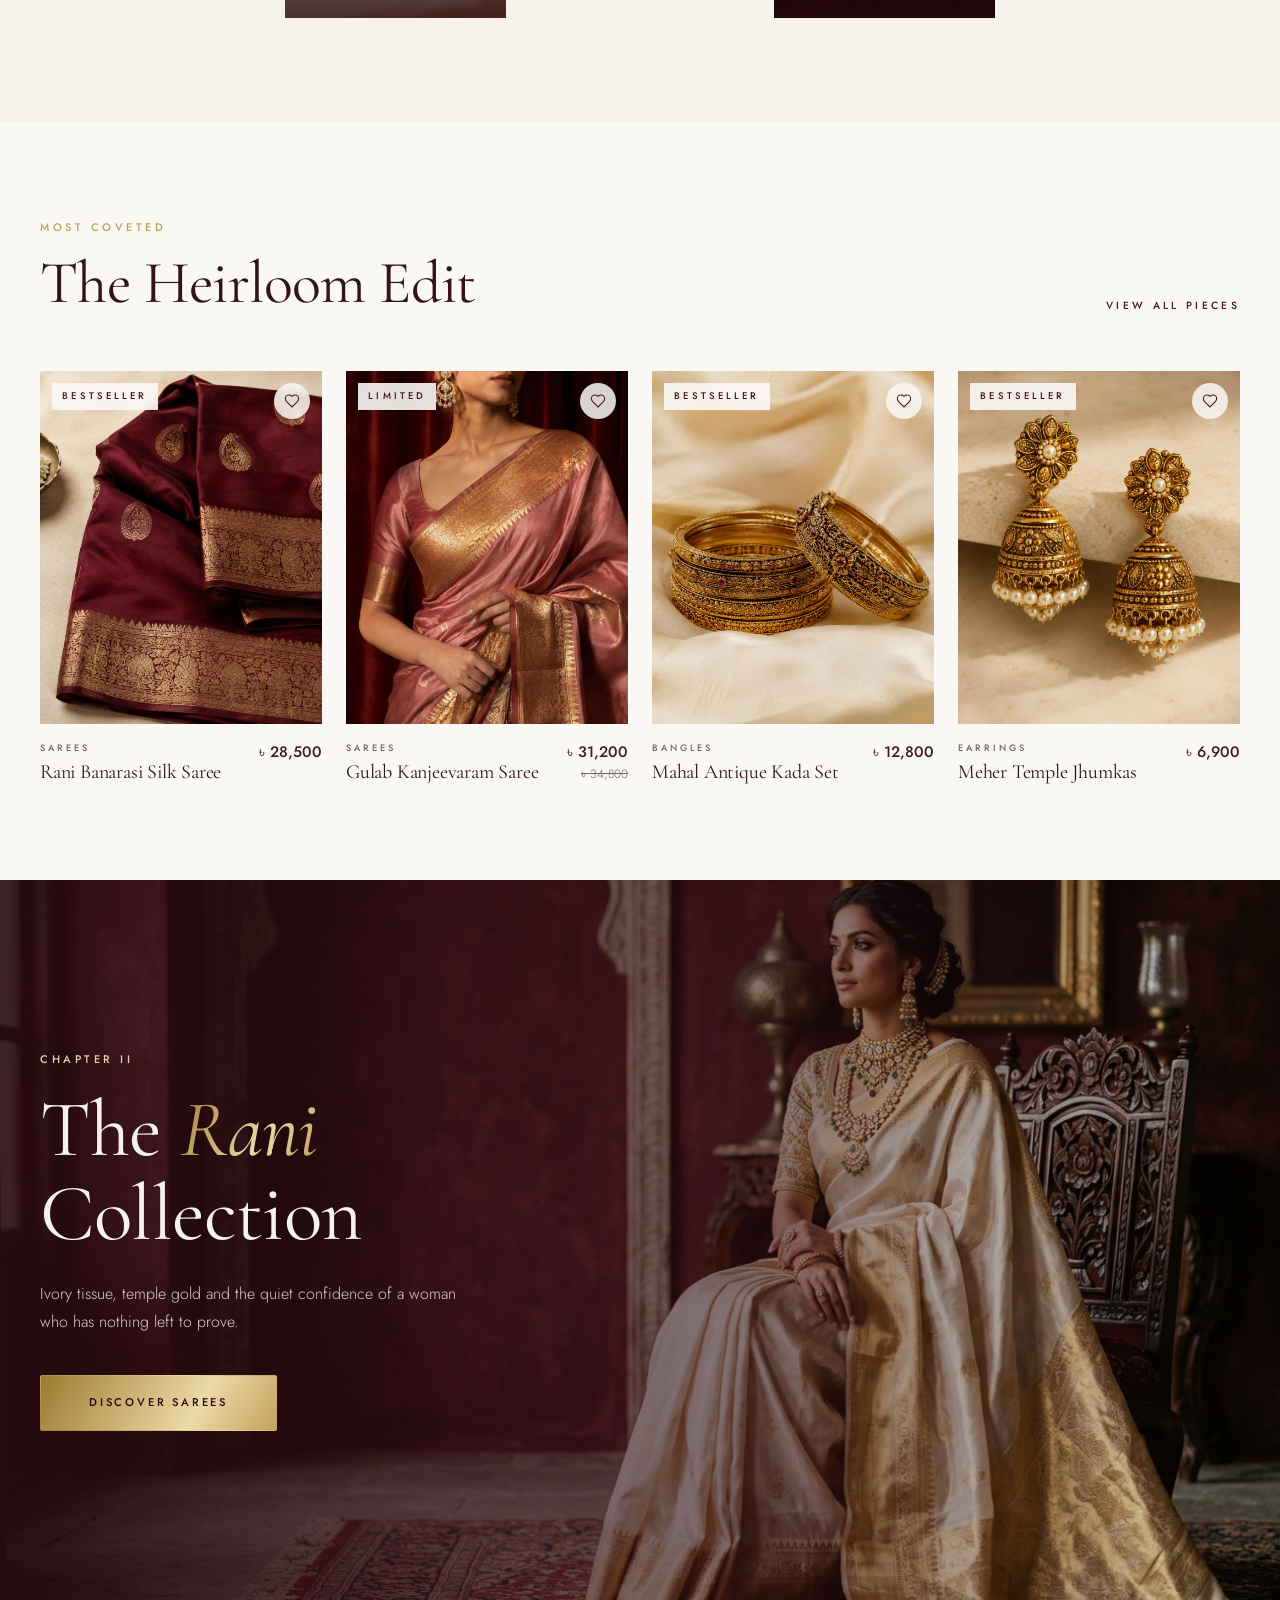
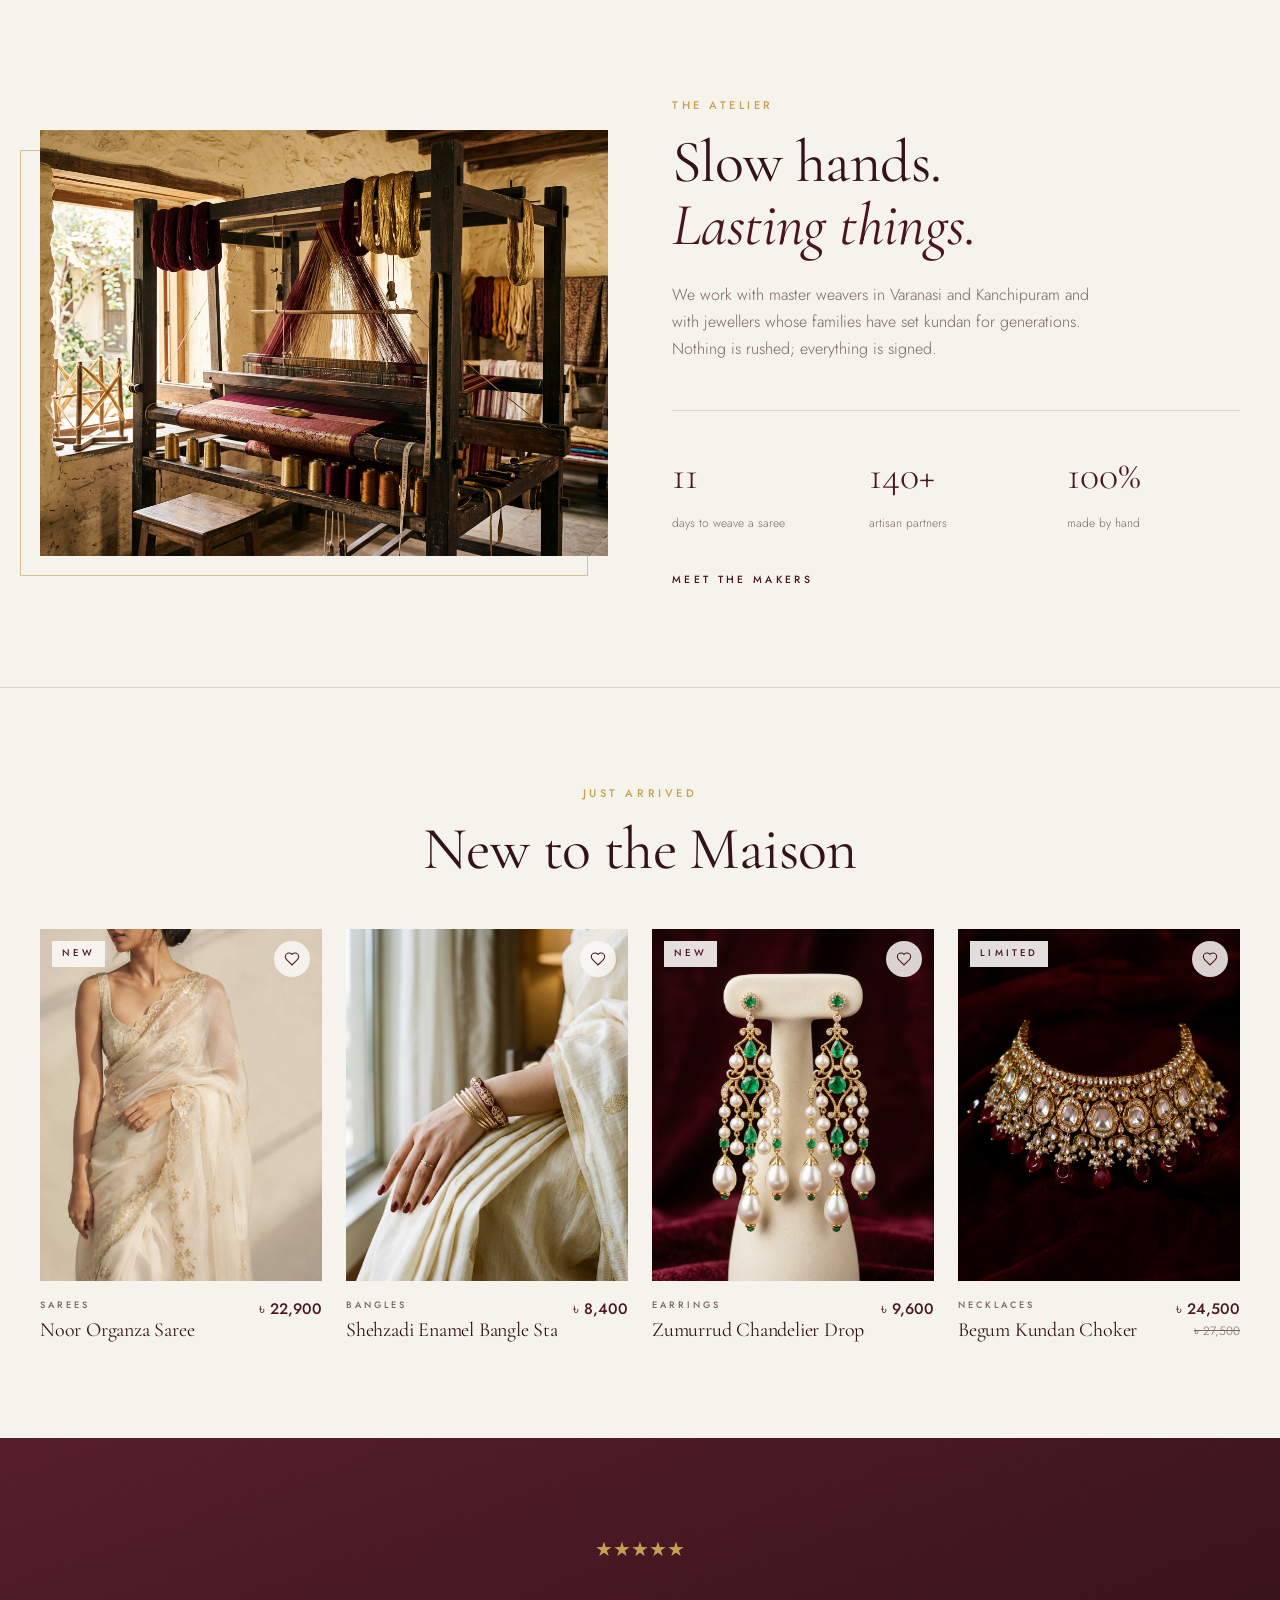
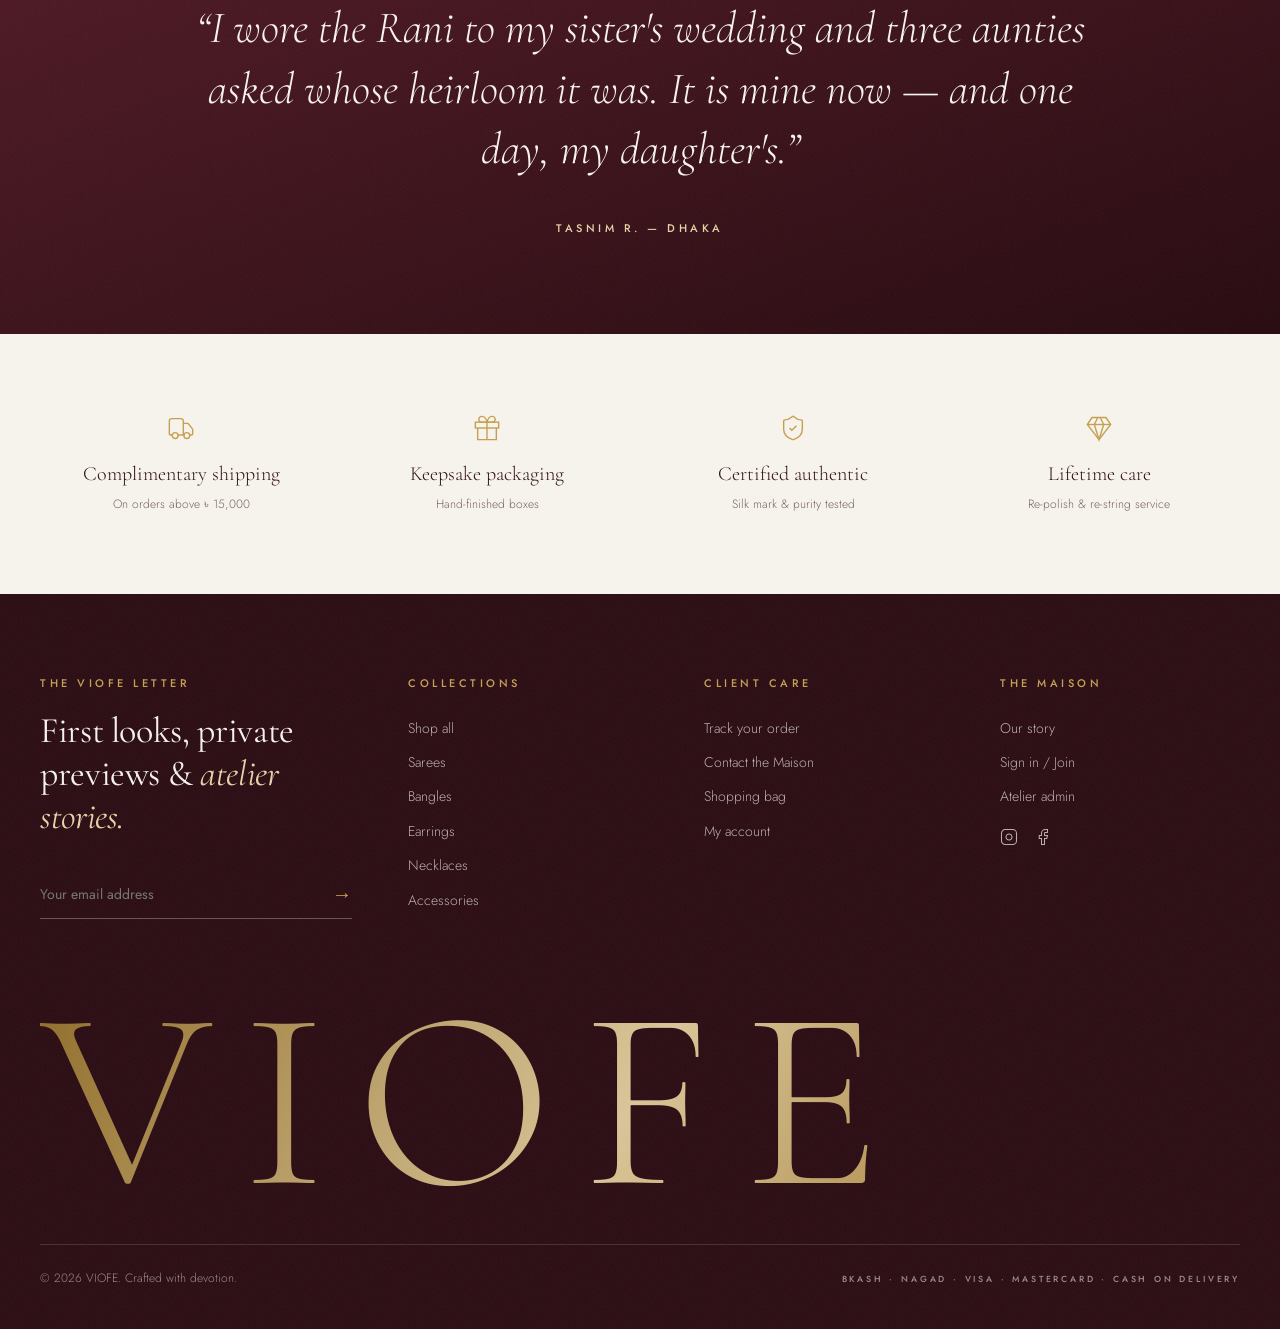
==== commit e606471a: "Update luxury V favicon across all pages and fix index.html style syntax" ====
--- a/index.html
+++ b/index.html
@@ -1,13 +1,18 @@
 <!DOCTYPE html>
 <html lang="en">
+
 <head>
   <meta charset="UTF-8" />
   <meta name="viewport" content="width=device-width, initial-scale=1.0" />
   <title>VIOFE — Handwoven Sarees &amp; Heirloom Jewellery</title>
-  <meta name="description" content="Discover The Heirloom Edit: Banarasi and Kanjeevaram sarees, kundan necklaces, temple jhumkas and antique gold bangles from VIOFE." />
+  <meta name="description"
+    content="Discover The Heirloom Edit: Banarasi and Kanjeevaram sarees, kundan necklaces, temple jhumkas and antique gold bangles from VIOFE." />
+    <link rel="icon" type="image/png" href="favicon.png" />
   <link rel="icon" href="favicon.ico" type="image/x-icon" />
+  <link rel="apple-touch-icon" href="favicon.png" />
   <link rel="stylesheet" href="css/style.css" />
 </head>
+
 <body>
 
   <!-- Announcement Bar -->
@@ -22,15 +27,19 @@
     <div class="max-w-7xl px-5 site-header-inner">
       <div style="display: flex; align-items: center; gap: 1.75rem;">
         <button class="btn-mobile-menu" aria-label="Open menu">
-          <svg viewBox="0 0 24 24" width="22" height="22" stroke="currentColor" stroke-width="1.4" fill="none"><path d="M4 6h16M4 12h16M4 18h16"/></svg>
+          <svg viewBox="0 0 24 24" width="22" height="22" stroke="currentColor" stroke-width="1.4" fill="none">
+            <path d="M4 6h16M4 12h16M4 18h16" />
+          </svg>
         </button>
         <nav class="nav-links">
           <a href="shop.html" class="eyebrow link-underline" style="font-size: 0.65rem;">Shop all</a>
           <a href="shop.html?category=sarees" class="eyebrow link-underline" style="font-size: 0.65rem;">Sarees</a>
           <a href="shop.html?category=bangles" class="eyebrow link-underline" style="font-size: 0.65rem;">Bangles</a>
           <a href="shop.html?category=earrings" class="eyebrow link-underline" style="font-size: 0.65rem;">Earrings</a>
-          <a href="shop.html?category=necklaces" class="eyebrow link-underline" style="font-size: 0.65rem;">Necklaces</a>
-          <a href="shop.html?category=accessories" class="eyebrow link-underline" style="font-size: 0.65rem;">Accessories</a>
+          <a href="shop.html?category=necklaces" class="eyebrow link-underline"
+            style="font-size: 0.65rem;">Necklaces</a>
+          <a href="shop.html?category=accessories" class="eyebrow link-underline"
+            style="font-size: 0.65rem;">Accessories</a>
         </nav>
       </div>
 
@@ -45,17 +54,30 @@
           <a href="contact.html" class="eyebrow link-underline" style="font-size: 0.65rem;">Contact</a>
         </nav>
         <a href="shop.html" aria-label="Search">
-          <svg viewBox="0 0 24 24" width="18" height="18" stroke="currentColor" stroke-width="1.4" fill="none"><circle cx="11" cy="11" r="8"/><path d="m21 21-4.3-4.3"/></svg>
+          <svg viewBox="0 0 24 24" width="18" height="18" stroke="currentColor" stroke-width="1.4" fill="none">
+            <circle cx="11" cy="11" r="8" />
+            <path d="m21 21-4.3-4.3" />
+          </svg>
         </a>
         <a href="account.html" aria-label="Wishlist" style="position: relative;">
-          <svg viewBox="0 0 24 24" width="18" height="18" stroke="currentColor" stroke-width="1.4" fill="none"><path d="M19 14c1.49-1.46 3-3.21 3-5.5A5.5 5.5 0 0 0 16.5 3c-1.76 0-3 .5-4.5 2-1.5-1.5-2.74-2-4.5-2A5.5 5.5 0 0 0 2 8.5c0 2.3 1.5 4.05 3 5.5l7 7Z"/></svg>
+          <svg viewBox="0 0 24 24" width="18" height="18" stroke="currentColor" stroke-width="1.4" fill="none">
+            <path
+              d="M19 14c1.49-1.46 3-3.21 3-5.5A5.5 5.5 0 0 0 16.5 3c-1.76 0-3 .5-4.5 2-1.5-1.5-2.74-2-4.5-2A5.5 5.5 0 0 0 2 8.5c0 2.3 1.5 4.05 3 5.5l7 7Z" />
+          </svg>
           <span class="wishlist-dot" style="display: none;"></span>
         </a>
         <a href="account.html" aria-label="Account">
-          <svg viewBox="0 0 24 24" width="18" height="18" stroke="currentColor" stroke-width="1.4" fill="none"><circle cx="12" cy="8" r="5"/><path d="M20 21a8 8 0 0 0-16 0"/></svg>
+          <svg viewBox="0 0 24 24" width="18" height="18" stroke="currentColor" stroke-width="1.4" fill="none">
+            <circle cx="12" cy="8" r="5" />
+            <path d="M20 21a8 8 0 0 0-16 0" />
+          </svg>
         </a>
         <button type="button" class="open-cart-btn" aria-label="Shopping Bag" style="position: relative;">
-          <svg viewBox="0 0 24 24" width="18" height="18" stroke="currentColor" stroke-width="1.4" fill="none"><path d="M6 2 3 6v14a2 2 0 0 0 2 2h14a2 2 0 0 0 2-2V6l-3-4Z"/><path d="M3 6h18"/><path d="M16 10a4 4 0 0 1-8 0"/></svg>
+          <svg viewBox="0 0 24 24" width="18" height="18" stroke="currentColor" stroke-width="1.4" fill="none">
+            <path d="M6 2 3 6v14a2 2 0 0 0 2 2h14a2 2 0 0 0 2-2V6l-3-4Z" />
+            <path d="M3 6h18" />
+            <path d="M16 10a4 4 0 0 1-8 0" />
+          </svg>
           <span class="cart-count-badge badge-count" style="transform: scale(0);">0</span>
         </button>
       </div>
@@ -71,24 +93,32 @@
     </div>
     <div class="drawer-body" style="padding: 0;">
       <nav style="display: flex; flex-direction: column;">
-        <a href="shop.html" class="mobile-menu-close" style="border-bottom: 1px solid var(--border); padding: 1.25rem 1.5rem; font-family: var(--font-display); font-size: 1.85rem;">Shop all</a>
-        <a href="shop.html?category=sarees" class="mobile-menu-close" style="display: flex; justify-content: space-between; align-items: baseline; border-bottom: 1px solid var(--border); padding: 1.25rem 1.5rem; font-family: var(--font-display); font-size: 1.85rem;">
+        <a href="shop.html" class="mobile-menu-close"
+          style="border-bottom: 1px solid var(--border); padding: 1.25rem 1.5rem; font-family: var(--font-display); font-size: 1.85rem;">Shop
+          all</a>
+        <a href="shop.html?category=sarees" class="mobile-menu-close"
+          style="display: flex; justify-content: space-between; align-items: baseline; border-bottom: 1px solid var(--border); padding: 1.25rem 1.5rem; font-family: var(--font-display); font-size: 1.85rem;">
           <span>Sarees</span> <span class="eyebrow text-gold" style="font-size: 0.6rem;">01</span>
         </a>
-        <a href="shop.html?category=bangles" class="mobile-menu-close" style="display: flex; justify-content: space-between; align-items: baseline; border-bottom: 1px solid var(--border); padding: 1.25rem 1.5rem; font-family: var(--font-display); font-size: 1.85rem;">
+        <a href="shop.html?category=bangles" class="mobile-menu-close"
+          style="display: flex; justify-content: space-between; align-items: baseline; border-bottom: 1px solid var(--border); padding: 1.25rem 1.5rem; font-family: var(--font-display); font-size: 1.85rem;">
           <span>Bangles</span> <span class="eyebrow text-gold" style="font-size: 0.6rem;">02</span>
         </a>
-        <a href="shop.html?category=earrings" class="mobile-menu-close" style="display: flex; justify-content: space-between; align-items: baseline; border-bottom: 1px solid var(--border); padding: 1.25rem 1.5rem; font-family: var(--font-display); font-size: 1.85rem;">
+        <a href="shop.html?category=earrings" class="mobile-menu-close"
+          style="display: flex; justify-content: space-between; align-items: baseline; border-bottom: 1px solid var(--border); padding: 1.25rem 1.5rem; font-family: var(--font-display); font-size: 1.85rem;">
           <span>Earrings</span> <span class="eyebrow text-gold" style="font-size: 0.6rem;">03</span>
         </a>
-        <a href="shop.html?category=necklaces" class="mobile-menu-close" style="display: flex; justify-content: space-between; align-items: baseline; border-bottom: 1px solid var(--border); padding: 1.25rem 1.5rem; font-family: var(--font-display); font-size: 1.85rem;">
+        <a href="shop.html?category=necklaces" class="mobile-menu-close"
+          style="display: flex; justify-content: space-between; align-items: baseline; border-bottom: 1px solid var(--border); padding: 1.25rem 1.5rem; font-family: var(--font-display); font-size: 1.85rem;">
           <span>Necklaces</span> <span class="eyebrow text-gold" style="font-size: 0.6rem;">04</span>
         </a>
-        <a href="shop.html?category=accessories" class="mobile-menu-close" style="display: flex; justify-content: space-between; align-items: baseline; border-bottom: 1px solid var(--border); padding: 1.25rem 1.5rem; font-family: var(--font-display); font-size: 1.85rem;">
+        <a href="shop.html?category=accessories" class="mobile-menu-close"
+          style="display: flex; justify-content: space-between; align-items: baseline; border-bottom: 1px solid var(--border); padding: 1.25rem 1.5rem; font-family: var(--font-display); font-size: 1.85rem;">
           <span>Accessories</span> <span class="eyebrow text-gold" style="font-size: 0.6rem;">05</span>
         </a>
       </nav>
-      <div style="margin-top: 2rem; display: grid; grid-template-columns: 1fr 1fr; gap: 1rem; border-top: 1px solid var(--border); padding: 1.5rem; font-size: 0.875rem;">
+      <div
+        style="margin-top: 2rem; display: grid; grid-template-columns: 1fr 1fr; gap: 1rem; border-top: 1px solid var(--border); padding: 1.5rem; font-size: 0.875rem;">
         <a href="about.html" class="mobile-menu-close" style="color: var(--muted-foreground);">Our Maison</a>
         <a href="contact.html" class="mobile-menu-close" style="color: var(--muted-foreground);">Contact</a>
         <a href="track-order.html" class="mobile-menu-close" style="color: var(--muted-foreground);">Track order</a>
@@ -118,7 +148,8 @@
     <div class="drawer-footer" id="cart-drawer-footer" style="display: none;">
       <div style="display: flex; justify-content: space-between; align-items: center; margin-bottom: 1.25rem;">
         <span class="eyebrow" style="color: var(--muted-foreground);">Subtotal</span>
-        <span style="font-family: var(--font-display); font-size: 1.75rem; color: var(--primary);" id="cart-drawer-subtotal">৳ 0</span>
+        <span style="font-family: var(--font-display); font-size: 1.75rem; color: var(--primary);"
+          id="cart-drawer-subtotal">৳ 0</span>
       </div>
       <div style="display: grid; grid-template-columns: 1fr 1fr; gap: 0.75rem;">
         <a href="cart.html" class="btn btn-outline-luxe btn-lg" onclick="window.closeCartDrawer()">View bag</a>
@@ -133,16 +164,19 @@
       <div class="max-w-7xl px-5 hero-grid">
         <div class="hero-left">
           <p class="eyebrow text-gold animate-fade-up">Autumn / Winter 2026</p>
-          <h1 class="animate-fade-up" style="margin-top: 1.5rem; font-size: clamp(3.2rem, 7vw, 6.4rem); line-height: 0.92; animation-delay: 120ms;">
+          <h1 class="animate-fade-up"
+            style="margin-top: 1.5rem; font-size: clamp(3.2rem, 7vw, 6.4rem); line-height: 0.92; animation-delay: 120ms;">
             The <br />
             Heirloom <br />
             <em style="font-weight: 300;" class="text-gold-gradient">Edit</em>
           </h1>
-          <p class="animate-fade-up text-muted-foreground" style="margin-top: 2rem; max-width: 28rem; font-size: 1rem; line-height: 1.7; animation-delay: 240ms;">
+          <p class="animate-fade-up text-muted-foreground"
+            style="margin-top: 2rem; max-width: 28rem; font-size: 1rem; line-height: 1.7; animation-delay: 240ms;">
             Silks woven over eleven days. Gold set by hand. A collection of sarees and jewellery made for the
             moments you'll tell your daughters about.
           </p>
-          <div class="animate-fade-up" style="margin-top: 2.5rem; display: flex; flex-wrap: wrap; align-items: center; gap: 1.5rem; animation-delay: 360ms;">
+          <div class="animate-fade-up"
+            style="margin-top: 2.5rem; display: flex; flex-wrap: wrap; align-items: center; gap: 1.5rem; animation-delay: 360ms;">
             <a href="shop.html" class="btn btn-luxe btn-xl">
               Shop the edit &nbsp;&rarr;
             </a>
@@ -151,7 +185,8 @@
             </a>
           </div>
 
-          <div class="hero-badges animate-fade-up" style="margin-top: 3.5rem; display: flex; align-items: center; gap: 1.25rem; animation-delay: 480ms;">
+          <div class="hero-badges animate-fade-up"
+            style="margin-top: 3.5rem; display: flex; align-items: center; gap: 1.25rem; animation-delay: 480ms;">
             <span style="font-family: var(--font-display); font-size: 2.5rem; color: var(--gold);">05</span>
             <span style="height: 1px; width: 3rem; background-color: var(--gold);"></span>
             <p style="font-size: 0.75rem; line-height: 1.5; color: var(--muted-foreground);">
@@ -163,25 +198,21 @@
 
         <div class="hero-right">
           <div class="hero-image-wrap">
-            <img
-              src="assets/hero.jpg"
-              alt="Model wearing the Rani Banarasi silk saree with temple gold jewellery"
-              class="animate-ken-burns"
-              style="width: 100%; height: 100%; object-fit: cover; object-position: top;"
-            />
-            <div style="position: absolute; inset: 0; border: 1px solid rgba(198, 160, 82, 0.3); pointer-events: none;"></div>
+            <img src="assets/hero.jpg" alt="Model wearing the Rani Banarasi silk saree with temple gold jewellery"
+              class="animate-ken-burns" style="width: 100%; height: 100%; object-fit: cover; object-position: top;" />
+            <div style="position: absolute; inset: 0; border: 1px solid rgba(198, 160, 82, 0.3); pointer-events: none;">
+            </div>
           </div>
 
-          <a
-            href="product.html?slug=rani-banarasi-silk-saree"
-            class="shadow-lift animate-fade-up"
-            style="position: absolute; bottom: 1.5rem; left: 1rem; display: flex; max-width: 17rem; align-items: center; gap: 1rem; background: rgba(250, 248, 245, 0.95); padding: 0.75rem 1.25rem 0.75rem 0.75rem; backdrop-filter: blur(8px); text-decoration: none; animation-delay: 700ms;"
-          >
+          <a href="product.html?slug=rani-banarasi-silk-saree" class="shadow-lift animate-fade-up"
+            style="position: absolute; bottom: 1.5rem; left: 1rem; display: flex; max-width: 17rem; align-items: center; gap: 1rem; background: rgba(250, 248, 245, 0.95); padding: 0.75rem 1.25rem 0.75rem 0.75rem; backdrop-filter: blur(8px); text-decoration: none; animation-delay: 700ms;">
             <img src="assets/saree-maroon.jpg" alt="" style="width: 4rem; height: 5rem; object-fit: cover;" />
             <div>
               <p class="eyebrow text-gold" style="font-size: 0.55rem;">Shop the look</p>
-              <p style="font-family: var(--font-display); font-size: 1.15rem; line-height: 1.2; margin-top: 0.25rem;">Rani Banarasi Silk Saree</p>
-              <p style="font-size: 0.75rem; color: var(--primary); margin-top: 0.25rem; font-weight: 500;">&#2547; 28,500</p>
+              <p style="font-family: var(--font-display); font-size: 1.15rem; line-height: 1.2; margin-top: 0.25rem;">
+                Rani Banarasi Silk Saree</p>
+              <p style="font-size: 0.75rem; color: var(--primary); margin-top: 0.25rem; font-weight: 500;">&#2547;
+                28,500</p>
             </div>
             <span style="margin-left: auto; color: var(--primary); font-size: 1.2rem;">&nearr;</span>
           </a>
@@ -190,9 +221,11 @@
     </section>
 
     <!-- MARQUEE -->
-    <section aria-hidden="true" style="overflow: hidden; border-block: 1px solid rgba(198, 160, 82, 0.3); background-color: var(--primary); padding: 1.25rem 0; color: var(--primary-foreground);">
+    <section aria-hidden="true"
+      style="overflow: hidden; border-block: 1px solid rgba(198, 160, 82, 0.3); background-color: var(--primary); padding: 1.25rem 0; color: var(--primary-foreground);">
       <div style="display: flex; width: max-content;" class="animate-marquee">
-        <span style="display: flex; align-items: center; gap: 2.5rem; padding-right: 2.5rem; font-family: var(--font-display); font-size: 1.85rem; font-style: italic;">
+        <span
+          style="display: flex; align-items: center; gap: 2.5rem; padding-right: 2.5rem; font-family: var(--font-display); font-size: 1.85rem; font-style: italic;">
           Handwoven Sarees <span class="text-gold" style="font-style: normal; font-size: 0.875rem;">✦</span>
           Heirloom Bangles <span class="text-gold" style="font-style: normal; font-size: 0.875rem;">✦</span>
           Temple Jhumkas <span class="text-gold" style="font-style: normal; font-size: 0.875rem;">✦</span>
@@ -225,62 +258,92 @@
 
       <div class="categories-grid" id="home-categories-grid">
         <div class="reveal" style="transition-delay: 0ms;">
-          <a href="shop.html?category=sarees" class="group" style="position: relative; display: block; aspect-ratio: 3/4; overflow: hidden; background: var(--muted); text-decoration: none;">
-            <img src="assets/saree-maroon.jpg" alt="Sarees" loading="lazy" style="width: 100%; height: 100%; object-fit: cover; transition: transform 1.6s var(--ease-luxe);" />
+          <a href="shop.html?category=sarees" class="group"
+            style="position: relative; display: block; aspect-ratio: 3/4; overflow: hidden; background: var(--muted); text-decoration: none;">
+            <img src="assets/saree-maroon.jpg" alt="Sarees" loading="lazy"
+              style="width: 100%; height: 100%; object-fit: cover; transition: transform 1.6s var(--ease-luxe);" />
             <div class="bg-veil" style="position: absolute; inset: 0;"></div>
-            <span style="position: absolute; left: 1rem; top: 1rem; font-family: var(--font-display); font-size: 1.25rem; color: var(--gold-soft);">01</span>
+            <span
+              style="position: absolute; left: 1rem; top: 1rem; font-family: var(--font-display); font-size: 1.25rem; color: var(--gold-soft);">01</span>
             <div style="position: absolute; inset-inline: 1.25rem; bottom: 1.25rem; color: var(--primary-foreground);">
               <h3 style="font-family: var(--font-display); font-size: 1.85rem;">Sarees</h3>
-              <p style="font-size: 0.75rem; color: rgba(246, 243, 236, 0.8); margin-top: 0.5rem; line-height: 1.4;">Handwoven silks with zari that catches candlelight.</p>
-              <span class="eyebrow text-gold-soft" style="font-size: 0.55rem; margin-top: 0.75rem; display: inline-flex; align-items: center; gap: 0.5rem;">Explore &rarr;</span>
+              <p style="font-size: 0.75rem; color: rgba(246, 243, 236, 0.8); margin-top: 0.5rem; line-height: 1.4;">
+                Handwoven silks with zari that catches candlelight.</p>
+              <span class="eyebrow text-gold-soft"
+                style="font-size: 0.55rem; margin-top: 0.75rem; display: inline-flex; align-items: center; gap: 0.5rem;">Explore
+                &rarr;</span>
             </div>
           </a>
         </div>
         <div class="reveal" style="transition-delay: 120ms;">
-          <a href="shop.html?category=bangles" class="group" style="position: relative; display: block; aspect-ratio: 3/4; overflow: hidden; background: var(--muted); text-decoration: none;">
-            <img src="assets/bangles-gold.jpg" alt="Bangles" loading="lazy" style="width: 100%; height: 100%; object-fit: cover; transition: transform 1.6s var(--ease-luxe);" />
+          <a href="shop.html?category=bangles" class="group"
+            style="position: relative; display: block; aspect-ratio: 3/4; overflow: hidden; background: var(--muted); text-decoration: none;">
+            <img src="assets/bangles-gold.jpg" alt="Bangles" loading="lazy"
+              style="width: 100%; height: 100%; object-fit: cover; transition: transform 1.6s var(--ease-luxe);" />
             <div class="bg-veil" style="position: absolute; inset: 0;"></div>
-            <span style="position: absolute; left: 1rem; top: 1rem; font-family: var(--font-display); font-size: 1.25rem; color: var(--gold-soft);">02</span>
+            <span
+              style="position: absolute; left: 1rem; top: 1rem; font-family: var(--font-display); font-size: 1.25rem; color: var(--gold-soft);">02</span>
             <div style="position: absolute; inset-inline: 1.25rem; bottom: 1.25rem; color: var(--primary-foreground);">
               <h3 style="font-family: var(--font-display); font-size: 1.85rem;">Bangles</h3>
-              <p style="font-size: 0.75rem; color: rgba(246, 243, 236, 0.8); margin-top: 0.5rem; line-height: 1.4;">Stacked heirlooms in antique gold and enamel.</p>
-              <span class="eyebrow text-gold-soft" style="font-size: 0.55rem; margin-top: 0.75rem; display: inline-flex; align-items: center; gap: 0.5rem;">Explore &rarr;</span>
+              <p style="font-size: 0.75rem; color: rgba(246, 243, 236, 0.8); margin-top: 0.5rem; line-height: 1.4;">
+                Stacked heirlooms in antique gold and enamel.</p>
+              <span class="eyebrow text-gold-soft"
+                style="font-size: 0.55rem; margin-top: 0.75rem; display: inline-flex; align-items: center; gap: 0.5rem;">Explore
+                &rarr;</span>
             </div>
           </a>
         </div>
         <div class="reveal" style="transition-delay: 240ms;">
-          <a href="shop.html?category=earrings" class="group" style="position: relative; display: block; aspect-ratio: 3/4; overflow: hidden; background: var(--muted); text-decoration: none;">
-            <img src="assets/earrings-jhumka.jpg" alt="Earrings" loading="lazy" style="width: 100%; height: 100%; object-fit: cover; transition: transform 1.6s var(--ease-luxe);" />
+          <a href="shop.html?category=earrings" class="group"
+            style="position: relative; display: block; aspect-ratio: 3/4; overflow: hidden; background: var(--muted); text-decoration: none;">
+            <img src="assets/earrings-jhumka.jpg" alt="Earrings" loading="lazy"
+              style="width: 100%; height: 100%; object-fit: cover; transition: transform 1.6s var(--ease-luxe);" />
             <div class="bg-veil" style="position: absolute; inset: 0;"></div>
-            <span style="position: absolute; left: 1rem; top: 1rem; font-family: var(--font-display); font-size: 1.25rem; color: var(--gold-soft);">03</span>
+            <span
+              style="position: absolute; left: 1rem; top: 1rem; font-family: var(--font-display); font-size: 1.25rem; color: var(--gold-soft);">03</span>
             <div style="position: absolute; inset-inline: 1.25rem; bottom: 1.25rem; color: var(--primary-foreground);">
               <h3 style="font-family: var(--font-display); font-size: 1.85rem;">Earrings</h3>
-              <p style="font-size: 0.75rem; color: rgba(246, 243, 236, 0.8); margin-top: 0.5rem; line-height: 1.4;">Jhumkas and chandeliers that move as you do.</p>
-              <span class="eyebrow text-gold-soft" style="font-size: 0.55rem; margin-top: 0.75rem; display: inline-flex; align-items: center; gap: 0.5rem;">Explore &rarr;</span>
+              <p style="font-size: 0.75rem; color: rgba(246, 243, 236, 0.8); margin-top: 0.5rem; line-height: 1.4;">
+                Jhumkas and chandeliers that move as you do.</p>
+              <span class="eyebrow text-gold-soft"
+                style="font-size: 0.55rem; margin-top: 0.75rem; display: inline-flex; align-items: center; gap: 0.5rem;">Explore
+                &rarr;</span>
             </div>
           </a>
         </div>
         <div class="reveal" style="transition-delay: 360ms;">
-          <a href="shop.html?category=necklaces" class="group" style="position: relative; display: block; aspect-ratio: 3/4; overflow: hidden; background: var(--muted); text-decoration: none;">
-            <img src="assets/necklace-kundan.jpg" alt="Necklaces" loading="lazy" style="width: 100%; height: 100%; object-fit: cover; transition: transform 1.6s var(--ease-luxe);" />
+          <a href="shop.html?category=necklaces" class="group"
+            style="position: relative; display: block; aspect-ratio: 3/4; overflow: hidden; background: var(--muted); text-decoration: none;">
+            <img src="assets/necklace-kundan.jpg" alt="Necklaces" loading="lazy"
+              style="width: 100%; height: 100%; object-fit: cover; transition: transform 1.6s var(--ease-luxe);" />
             <div class="bg-veil" style="position: absolute; inset: 0;"></div>
-            <span style="position: absolute; left: 1rem; top: 1rem; font-family: var(--font-display); font-size: 1.25rem; color: var(--gold-soft);">04</span>
+            <span
+              style="position: absolute; left: 1rem; top: 1rem; font-family: var(--font-display); font-size: 1.25rem; color: var(--gold-soft);">04</span>
             <div style="position: absolute; inset-inline: 1.25rem; bottom: 1.25rem; color: var(--primary-foreground);">
               <h3 style="font-family: var(--font-display); font-size: 1.85rem;">Necklaces</h3>
-              <p style="font-size: 0.75rem; color: rgba(246, 243, 236, 0.8); margin-top: 0.5rem; line-height: 1.4;">Kundan, pearl and temple gold for the grand moment.</p>
-              <span class="eyebrow text-gold-soft" style="font-size: 0.55rem; margin-top: 0.75rem; display: inline-flex; align-items: center; gap: 0.5rem;">Explore &rarr;</span>
+              <p style="font-size: 0.75rem; color: rgba(246, 243, 236, 0.8); margin-top: 0.5rem; line-height: 1.4;">
+                Kundan, pearl and temple gold for the grand moment.</p>
+              <span class="eyebrow text-gold-soft"
+                style="font-size: 0.55rem; margin-top: 0.75rem; display: inline-flex; align-items: center; gap: 0.5rem;">Explore
+                &rarr;</span>
             </div>
           </a>
         </div>
         <div class="reveal" style="transition-delay: 480ms;">
-          <a href="shop.html?category=accessories" class="group" style="position: relative; display: block; aspect-ratio: 3/4; overflow: hidden; background: var(--muted); text-decoration: none;">
-            <img src="assets/accessories-potli.jpg" alt="Accessories" loading="lazy" style="width: 100%; height: 100%; object-fit: cover; transition: transform 1.6s var(--ease-luxe);" />
+          <a href="shop.html?category=accessories" class="group"
+            style="position: relative; display: block; aspect-ratio: 3/4; overflow: hidden; background: var(--muted); text-decoration: none;">
+            <img src="assets/accessories-potli.jpg" alt="Accessories" loading="lazy"
+              style="width: 100%; height: 100%; object-fit: cover; transition: transform 1.6s var(--ease-luxe);" />
             <div class="bg-veil" style="position: absolute; inset: 0;"></div>
-            <span style="position: absolute; left: 1rem; top: 1rem; font-family: var(--font-display); font-size: 1.25rem; color: var(--gold-soft);">05</span>
+            <span
+              style="position: absolute; left: 1rem; top: 1rem; font-family: var(--font-display); font-size: 1.25rem; color: var(--gold-soft);">05</span>
             <div style="position: absolute; inset-inline: 1.25rem; bottom: 1.25rem; color: var(--primary-foreground);">
               <h3 style="font-family: var(--font-display); font-size: 1.85rem;">Accessories</h3>
-              <p style="font-size: 0.75rem; color: rgba(246, 243, 236, 0.8); margin-top: 0.5rem; line-height: 1.4;">Potlis, hair jewels and finishing touches.</p>
-              <span class="eyebrow text-gold-soft" style="font-size: 0.55rem; margin-top: 0.75rem; display: inline-flex; align-items: center; gap: 0.5rem;">Explore &rarr;</span>
+              <p style="font-size: 0.75rem; color: rgba(246, 243, 236, 0.8); margin-top: 0.5rem; line-height: 1.4;">
+                Potlis, hair jewels and finishing touches.</p>
+              <span class="eyebrow text-gold-soft"
+                style="font-size: 0.55rem; margin-top: 0.75rem; display: inline-flex; align-items: center; gap: 0.5rem;">Explore
+                &rarr;</span>
             </div>
           </a>
         </div>
@@ -290,7 +353,8 @@
     <!-- FEATURED -->
     <section class="bg-ivory py-24">
       <div class="max-w-7xl px-5">
-        <div class="reveal" style="margin-bottom: 3.5rem; display: flex; align-items: flex-end; justify-content: space-between; gap: 1.5rem;">
+        <div class="reveal"
+          style="margin-bottom: 3.5rem; display: flex; align-items: flex-end; justify-content: space-between; gap: 1.5rem;">
           <div>
             <p class="eyebrow text-gold">Most coveted</p>
             <h2 style="font-size: clamp(2.5rem, 5vw, 3.75rem); margin-top: 1rem;">The Heirloom Edit</h2>
@@ -307,20 +371,19 @@
 
     <!-- EDITORIAL BANNER -->
     <section style="position: relative; overflow: hidden;">
-      <img
-        src="assets/editorial.jpg"
-        alt="Model in ivory tissue silk saree with kundan jewellery"
-        loading="lazy"
-        style="position: absolute; inset: 0; z-index: -10; width: 100%; height: 100%; object-fit: cover; object-position: 70% center;"
-      />
-      <div style="position: absolute; inset: 0; z-index: -5; background: linear-gradient(to right, rgba(42, 11, 18, 0.9) 0%, rgba(42, 11, 18, 0.55) 60%, transparent 100%);"></div>
+      <img src="assets/editorial.jpg" alt="Model in ivory tissue silk saree with kundan jewellery" loading="lazy"
+        style="position: absolute; inset: 0; z-index: -10; width: 100%; height: 100%; object-fit: cover; object-position: 70% center;" />
+      <div
+        style="position: absolute; inset: 0; z-index: -5; background: linear-gradient(to right, rgba(42, 11, 18, 0.9) 0%, rgba(42, 11, 18, 0.55) 60%, transparent 100%);">
+      </div>
       <div class="max-w-7xl px-5 py-24" style="min-height: 80vh; display: flex; align-items: center;">
-        <div class="reveal" style="max-w-lg; color: var(--primary-foreground);">
+        <div class="reveal max-w-lg" style="max-width: 32rem; color: var(--primary-foreground);">
           <p class="eyebrow text-gold-soft">Chapter II</p>
           <h2 style="font-size: clamp(3.2rem, 7vw, 5rem); margin-top: 1.25rem;">
             The <em class="text-gold-gradient">Rani</em> Collection
           </h2>
-          <p style="margin-top: 1.5rem; font-size: 1rem; line-height: 1.7; color: rgba(246, 243, 236, 0.85); max-width: 28rem;">
+          <p
+            style="margin-top: 1.5rem; font-size: 1rem; line-height: 1.7; color: rgba(246, 243, 236, 0.85); max-width: 28rem;">
             Ivory tissue, temple gold and the quiet confidence of a woman who has nothing left to prove.
           </p>
           <a href="shop.html?category=sarees" class="btn btn-gold btn-xl" style="margin-top: 2.5rem;">
@@ -334,13 +397,11 @@
     <section class="max-w-7xl px-5 py-24">
       <div style="display: grid; gap: 4rem; align-items: center;" class="lg:grid-cols-2">
         <div class="reveal" style="position: relative;">
-          <div style="position: absolute; bottom: -1.25rem; left: -1.25rem; width: 100%; height: 100%; border: 1px solid rgba(198, 160, 82, 0.6);"></div>
-          <img
-            src="assets/atelier.jpg"
-            alt="A handloom with maroon and gold silk threads in the VIOFE atelier"
-            loading="lazy"
-            style="position: relative; aspect-ratio: 4/3; width: 100%; object-fit: cover;"
-          />
+          <div
+            style="position: absolute; bottom: -1.25rem; left: -1.25rem; width: 100%; height: 100%; border: 1px solid rgba(198, 160, 82, 0.6);">
+          </div>
+          <img src="assets/atelier.jpg" alt="A handloom with maroon and gold silk threads in the VIOFE atelier"
+            loading="lazy" style="position: relative; aspect-ratio: 4/3; width: 100%; object-fit: cover;" />
         </div>
         <div class="reveal" style="transition-delay: 150ms;">
           <p class="eyebrow text-gold">The Atelier</p>
@@ -352,21 +413,26 @@
             We work with master weavers in Varanasi and Kanchipuram and with jewellers whose families have set kundan
             for generations. Nothing is rushed; everything is signed.
           </p>
-          <dl style="margin-top: 3rem; display: grid; grid-template-columns: repeat(3, 1fr); gap: 1.5rem; border-top: 1px solid var(--border); padding-top: 2rem;">
+          <dl
+            style="margin-top: 3rem; display: grid; grid-template-columns: repeat(3, 1fr); gap: 1.5rem; border-top: 1px solid var(--border); padding-top: 2rem;">
             <div>
               <dt style="font-family: var(--font-display); font-size: 2.5rem; color: var(--primary);">11</dt>
-              <dd style="font-size: 0.75rem; color: var(--muted-foreground); margin-top: 0.5rem; line-height: 1.4;">days to weave a saree</dd>
+              <dd style="font-size: 0.75rem; color: var(--muted-foreground); margin-top: 0.5rem; line-height: 1.4;">days
+                to weave a saree</dd>
             </div>
             <div>
               <dt style="font-family: var(--font-display); font-size: 2.5rem; color: var(--primary);">140+</dt>
-              <dd style="font-size: 0.75rem; color: var(--muted-foreground); margin-top: 0.5rem; line-height: 1.4;">artisan partners</dd>
+              <dd style="font-size: 0.75rem; color: var(--muted-foreground); margin-top: 0.5rem; line-height: 1.4;">
+                artisan partners</dd>
             </div>
             <div>
               <dt style="font-family: var(--font-display); font-size: 2.5rem; color: var(--primary);">100%</dt>
-              <dd style="font-size: 0.75rem; color: var(--muted-foreground); margin-top: 0.5rem; line-height: 1.4;">made by hand</dd>
+              <dd style="font-size: 0.75rem; color: var(--muted-foreground); margin-top: 0.5rem; line-height: 1.4;">made
+                by hand</dd>
             </div>
           </dl>
-          <a href="about.html" class="eyebrow link-underline text-primary" style="margin-top: 2.5rem; display: inline-block; font-size: 0.65rem;">
+          <a href="about.html" class="eyebrow link-underline text-primary"
+            style="margin-top: 2.5rem; display: inline-block; font-size: 0.65rem;">
             Meet the makers
           </a>
         </div>
@@ -387,12 +453,14 @@
     </section>
 
     <!-- TESTIMONIAL -->
-    <section class="bg-maroon-gradient grain" style="position: relative; overflow: hidden; padding: 6rem 1.25rem; color: var(--primary-foreground); text-align: center;">
+    <section class="bg-maroon-gradient grain"
+      style="position: relative; overflow: hidden; padding: 6rem 1.25rem; color: var(--primary-foreground); text-align: center;">
       <div class="reveal max-w-4xl" style="margin-left: auto; margin-right: auto; position: relative;">
         <div style="display: flex; justify-content: center; gap: 0.35rem; color: var(--gold); font-size: 1.25rem;">
           ★★★★★
         </div>
-        <blockquote style="font-family: var(--font-display); font-size: clamp(1.75rem, 3.5vw, 3rem); font-weight: 300; font-style: italic; line-height: 1.35; margin-top: 2rem;">
+        <blockquote
+          style="font-family: var(--font-display); font-size: clamp(1.75rem, 3.5vw, 3rem); font-weight: 300; font-style: italic; line-height: 1.35; margin-top: 2rem;">
           “I wore the Rani to my sister's wedding and three aunties asked whose heirloom it was. It is mine now — and
           one day, my daughter's.”
         </blockquote>
@@ -402,25 +470,51 @@
 
     <!-- PROMISES -->
     <section class="max-w-7xl px-5 py-16 promises-grid">
-      <div class="reveal" style="display: flex; flex-direction: column; align-items: center; text-align: center; padding: 1rem;">
-        <svg viewBox="0 0 24 24" width="28" height="28" stroke="var(--gold)" stroke-width="1.2" fill="none"><path d="M14 18V6a2 2 0 0 0-2-2H4a2 2 0 0 0-2 2v11a1 1 0 0 0 1 1h2"/><path d="M15 18H9"/><path d="M19 18h2a1 1 0 0 0 1-1v-3.65a1 1 0 0 0-.22-.62l-3.48-4.35A1 1 0 0 0 17.52 8H14"/><circle cx="17" cy="18.5" r="2.5"/><circle cx="7" cy="18.5" r="2.5"/></svg>
+      <div class="reveal"
+        style="display: flex; flex-direction: column; align-items: center; text-align: center; padding: 1rem;">
+        <svg viewBox="0 0 24 24" width="28" height="28" stroke="var(--gold)" stroke-width="1.2" fill="none">
+          <path d="M14 18V6a2 2 0 0 0-2-2H4a2 2 0 0 0-2 2v11a1 1 0 0 0 1 1h2" />
+          <path d="M15 18H9" />
+          <path d="M19 18h2a1 1 0 0 0 1-1v-3.65a1 1 0 0 0-.22-.62l-3.48-4.35A1 1 0 0 0 17.52 8H14" />
+          <circle cx="17" cy="18.5" r="2.5" />
+          <circle cx="7" cy="18.5" r="2.5" />
+        </svg>
         <p style="font-family: var(--font-display); font-size: 1.25rem; margin-top: 1rem;">Complimentary shipping</p>
         <p style="font-size: 0.75rem; color: var(--muted-foreground); margin-top: 0.25rem;">On orders above ৳ 15,000</p>
       </div>
-      <div class="reveal" style="display: flex; flex-direction: column; align-items: center; text-align: center; padding: 1rem; transition-delay: 80ms;">
-        <svg viewBox="0 0 24 24" width="28" height="28" stroke="var(--gold)" stroke-width="1.2" fill="none"><polyline points="20 12 20 22 4 22 4 12"/><rect width="20" height="5" x="2" y="7"/><line x1="12" x2="12" y1="22" y2="7"/><path d="M12 7H7.5a2.5 2.5 0 0 1 0-5C11 2 12 7 12 7z"/><path d="M12 7h4.5a2.5 2.5 0 0 0 0-5C13 2 12 7 12 7z"/></svg>
+      <div class="reveal"
+        style="display: flex; flex-direction: column; align-items: center; text-align: center; padding: 1rem; transition-delay: 80ms;">
+        <svg viewBox="0 0 24 24" width="28" height="28" stroke="var(--gold)" stroke-width="1.2" fill="none">
+          <polyline points="20 12 20 22 4 22 4 12" />
+          <rect width="20" height="5" x="2" y="7" />
+          <line x1="12" x2="12" y1="22" y2="7" />
+          <path d="M12 7H7.5a2.5 2.5 0 0 1 0-5C11 2 12 7 12 7z" />
+          <path d="M12 7h4.5a2.5 2.5 0 0 0 0-5C13 2 12 7 12 7z" />
+        </svg>
         <p style="font-family: var(--font-display); font-size: 1.25rem; margin-top: 1rem;">Keepsake packaging</p>
         <p style="font-size: 0.75rem; color: var(--muted-foreground); margin-top: 0.25rem;">Hand-finished boxes</p>
       </div>
-      <div class="reveal" style="display: flex; flex-direction: column; align-items: center; text-align: center; padding: 1rem; transition-delay: 160ms;">
-        <svg viewBox="0 0 24 24" width="28" height="28" stroke="var(--gold)" stroke-width="1.2" fill="none"><path d="M20 13c0 5-3.5 7.5-7.66 8.95a1 1 0 0 1-.67-.01C7.5 20.5 4 18 4 13V6a1 1 0 0 1 1-1c2 0 4.5-1.2 6.24-2.72a1.17 1.17 0 0 1 1.52 0C14.51 3.81 17 5 19 5a1 1 0 0 1 1 1z"/><path d="m9 12 2 2 4-4"/></svg>
+      <div class="reveal"
+        style="display: flex; flex-direction: column; align-items: center; text-align: center; padding: 1rem; transition-delay: 160ms;">
+        <svg viewBox="0 0 24 24" width="28" height="28" stroke="var(--gold)" stroke-width="1.2" fill="none">
+          <path
+            d="M20 13c0 5-3.5 7.5-7.66 8.95a1 1 0 0 1-.67-.01C7.5 20.5 4 18 4 13V6a1 1 0 0 1 1-1c2 0 4.5-1.2 6.24-2.72a1.17 1.17 0 0 1 1.52 0C14.51 3.81 17 5 19 5a1 1 0 0 1 1 1z" />
+          <path d="m9 12 2 2 4-4" />
+        </svg>
         <p style="font-family: var(--font-display); font-size: 1.25rem; margin-top: 1rem;">Certified authentic</p>
-        <p style="font-size: 0.75rem; color: var(--muted-foreground); margin-top: 0.25rem;">Silk mark &amp; purity tested</p>
-      </div>
-      <div class="reveal" style="display: flex; flex-direction: column; align-items: center; text-align: center; padding: 1rem; transition-delay: 240ms;">
-        <svg viewBox="0 0 24 24" width="28" height="28" stroke="var(--gold)" stroke-width="1.2" fill="none"><path d="M6 3h12l4 6-10 13L2 9Z"/><path d="M11 3 8 9l4 13 4-13-3-6"/><path d="M2 9h20"/></svg>
+        <p style="font-size: 0.75rem; color: var(--muted-foreground); margin-top: 0.25rem;">Silk mark &amp; purity
+          tested</p>
+      </div>
+      <div class="reveal"
+        style="display: flex; flex-direction: column; align-items: center; text-align: center; padding: 1rem; transition-delay: 240ms;">
+        <svg viewBox="0 0 24 24" width="28" height="28" stroke="var(--gold)" stroke-width="1.2" fill="none">
+          <path d="M6 3h12l4 6-10 13L2 9Z" />
+          <path d="M11 3 8 9l4 13 4-13-3-6" />
+          <path d="M2 9h20" />
+        </svg>
         <p style="font-family: var(--font-display); font-size: 1.25rem; margin-top: 1rem;">Lifetime care</p>
-        <p style="font-size: 0.75rem; color: var(--muted-foreground); margin-top: 0.25rem;">Re-polish &amp; re-string service</p>
+        <p style="font-size: 0.75rem; color: var(--muted-foreground); margin-top: 0.25rem;">Re-polish &amp; re-string
+          service</p>
       </div>
     </section>
   </main>
@@ -434,15 +528,12 @@
           <h3 style="font-size: 2.25rem; margin-top: 1rem; line-height: 1.2;">
             First looks, private previews &amp; <em class="text-gold-soft">atelier stories.</em>
           </h3>
-          <form id="footer-newsletter-form" style="margin-top: 2rem; display: flex; align-items: center; border-bottom: 1px solid rgba(246, 243, 236, 0.3); max-width: 24rem;">
-            <input
-              type="email"
-              placeholder="Your email address"
-              aria-label="Email address"
-              required
-              style="height: 3rem; flex: 1; background: transparent; border: none; font-size: 0.875rem; color: white; outline: none;"
-            />
-            <button type="submit" aria-label="Subscribe" style="background: none; border: none; color: var(--gold); cursor: pointer; font-size: 1.25rem;">
+          <form id="footer-newsletter-form"
+            style="margin-top: 2rem; display: flex; align-items: center; border-bottom: 1px solid rgba(246, 243, 236, 0.3); max-width: 24rem;">
+            <input type="email" placeholder="Your email address" aria-label="Email address" required
+              style="height: 3rem; flex: 1; background: transparent; border: none; font-size: 0.875rem; color: white; outline: none;" />
+            <button type="submit" aria-label="Subscribe"
+              style="background: none; border: none; color: var(--gold); cursor: pointer; font-size: 1.25rem;">
               →
             </button>
           </form>
@@ -450,38 +541,60 @@
 
         <div>
           <p class="eyebrow text-gold">Collections</p>
-          <ul style="list-style: none; margin-top: 1.5rem; display: flex; flex-direction: column; gap: 0.75rem; font-size: 0.875rem;">
+          <ul
+            style="list-style: none; margin-top: 1.5rem; display: flex; flex-direction: column; gap: 0.75rem; font-size: 0.875rem;">
             <li><a href="shop.html" class="link-underline" style="color: rgba(246, 243, 236, 0.7);">Shop all</a></li>
-            <li><a href="shop.html?category=sarees" class="link-underline" style="color: rgba(246, 243, 236, 0.7);">Sarees</a></li>
-            <li><a href="shop.html?category=bangles" class="link-underline" style="color: rgba(246, 243, 236, 0.7);">Bangles</a></li>
-            <li><a href="shop.html?category=earrings" class="link-underline" style="color: rgba(246, 243, 236, 0.7);">Earrings</a></li>
-            <li><a href="shop.html?category=necklaces" class="link-underline" style="color: rgba(246, 243, 236, 0.7);">Necklaces</a></li>
-            <li><a href="shop.html?category=accessories" class="link-underline" style="color: rgba(246, 243, 236, 0.7);">Accessories</a></li>
+            <li><a href="shop.html?category=sarees" class="link-underline"
+                style="color: rgba(246, 243, 236, 0.7);">Sarees</a></li>
+            <li><a href="shop.html?category=bangles" class="link-underline"
+                style="color: rgba(246, 243, 236, 0.7);">Bangles</a></li>
+            <li><a href="shop.html?category=earrings" class="link-underline"
+                style="color: rgba(246, 243, 236, 0.7);">Earrings</a></li>
+            <li><a href="shop.html?category=necklaces" class="link-underline"
+                style="color: rgba(246, 243, 236, 0.7);">Necklaces</a></li>
+            <li><a href="shop.html?category=accessories" class="link-underline"
+                style="color: rgba(246, 243, 236, 0.7);">Accessories</a></li>
           </ul>
         </div>
 
         <div>
           <p class="eyebrow text-gold">Client care</p>
-          <ul style="list-style: none; margin-top: 1.5rem; display: flex; flex-direction: column; gap: 0.75rem; font-size: 0.875rem;">
-            <li><a href="track-order.html" class="link-underline" style="color: rgba(246, 243, 236, 0.7);">Track your order</a></li>
-            <li><a href="contact.html" class="link-underline" style="color: rgba(246, 243, 236, 0.7);">Contact the Maison</a></li>
-            <li><a href="cart.html" class="link-underline" style="color: rgba(246, 243, 236, 0.7);">Shopping bag</a></li>
-            <li><a href="account.html" class="link-underline" style="color: rgba(246, 243, 236, 0.7);">My account</a></li>
+          <ul
+            style="list-style: none; margin-top: 1.5rem; display: flex; flex-direction: column; gap: 0.75rem; font-size: 0.875rem;">
+            <li><a href="track-order.html" class="link-underline" style="color: rgba(246, 243, 236, 0.7);">Track your
+                order</a></li>
+            <li><a href="contact.html" class="link-underline" style="color: rgba(246, 243, 236, 0.7);">Contact the
+                Maison</a></li>
+            <li><a href="cart.html" class="link-underline" style="color: rgba(246, 243, 236, 0.7);">Shopping bag</a>
+            </li>
+            <li><a href="account.html" class="link-underline" style="color: rgba(246, 243, 236, 0.7);">My account</a>
+            </li>
           </ul>
         </div>
 
         <div>
           <p class="eyebrow text-gold">The Maison</p>
-          <ul style="list-style: none; margin-top: 1.5rem; display: flex; flex-direction: column; gap: 0.75rem; font-size: 0.875rem;">
+          <ul
+            style="list-style: none; margin-top: 1.5rem; display: flex; flex-direction: column; gap: 0.75rem; font-size: 0.875rem;">
             <li><a href="about.html" class="link-underline" style="color: rgba(246, 243, 236, 0.7);">Our story</a></li>
-            <li><a href="login.html" class="link-underline" style="color: rgba(246, 243, 236, 0.7);">Sign in / Join</a></li>
-            <li><a href="admin.html" class="link-underline" style="color: rgba(246, 243, 236, 0.7);">Atelier admin</a></li>
+            <li><a href="login.html" class="link-underline" style="color: rgba(246, 243, 236, 0.7);">Sign in / Join</a>
+            </li>
+            <li><a href="admin.html" class="link-underline" style="color: rgba(246, 243, 236, 0.7);">Atelier admin</a>
+            </li>
             <li style="display: flex; gap: 1rem; padding-top: 0.5rem;">
-              <a href="https://instagram.com" target="_blank" rel="noreferrer" aria-label="Instagram" style="color: rgba(246, 243, 236, 0.7);">
-                <svg viewBox="0 0 24 24" width="18" height="18" stroke="currentColor" stroke-width="1.4" fill="none"><rect width="20" height="20" x="2" y="2" rx="5" ry="5"/><path d="M16 11.37A4 4 0 1 1 12.63 8 4 4 0 0 1 16 11.37z"/><line x1="17.5" x2="17.51" y1="6.5" y2="6.5"/></svg>
+              <a href="https://instagram.com" target="_blank" rel="noreferrer" aria-label="Instagram"
+                style="color: rgba(246, 243, 236, 0.7);">
+                <svg viewBox="0 0 24 24" width="18" height="18" stroke="currentColor" stroke-width="1.4" fill="none">
+                  <rect width="20" height="20" x="2" y="2" rx="5" ry="5" />
+                  <path d="M16 11.37A4 4 0 1 1 12.63 8 4 4 0 0 1 16 11.37z" />
+                  <line x1="17.5" x2="17.51" y1="6.5" y2="6.5" />
+                </svg>
               </a>
-              <a href="https://facebook.com" target="_blank" rel="noreferrer" aria-label="Facebook" style="color: rgba(246, 243, 236, 0.7);">
-                <svg viewBox="0 0 24 24" width="18" height="18" stroke="currentColor" stroke-width="1.4" fill="none"><path d="M18 2h-3a5 5 0 0 0-5 5v3H7v4h3v8h4v-8h3l1-4h-4V7a1 1 0 0 1 1-1h3z"/></svg>
+              <a href="https://facebook.com" target="_blank" rel="noreferrer" aria-label="Facebook"
+                style="color: rgba(246, 243, 236, 0.7);">
+                <svg viewBox="0 0 24 24" width="18" height="18" stroke="currentColor" stroke-width="1.4" fill="none">
+                  <path d="M18 2h-3a5 5 0 0 0-5 5v3H7v4h3v8h4v-8h3l1-4h-4V7a1 1 0 0 1 1-1h3z" />
+                </svg>
               </a>
             </li>
           </ul>
@@ -492,7 +605,9 @@
         VIOFE
       </p>
 
-      <div style="margin-top: 2.5rem; display: flex; flex-direction: column; justify-content: space-between; align-items: center; gap: 1rem; border-top: 1px solid rgba(246, 243, 236, 0.15); padding-top: 1.5rem; font-size: 0.75rem; color: rgba(246, 243, 236, 0.55);" class="md:flex-row">
+      <div
+        style="margin-top: 2.5rem; display: flex; flex-direction: column; justify-content: space-between; align-items: center; gap: 1rem; border-top: 1px solid rgba(246, 243, 236, 0.15); padding-top: 1.5rem; font-size: 0.75rem; color: rgba(246, 243, 236, 0.55);"
+        class="md:flex-row">
         <p>© 2026 VIOFE. Crafted with devotion.</p>
         <p class="eyebrow" style="font-size: 0.55rem;">bKash · Nagad · Visa · Mastercard · Cash on delivery</p>
       </div>
@@ -529,4 +644,5 @@
     })();
   </script>
 </body>
-</html>
+
+</html>
